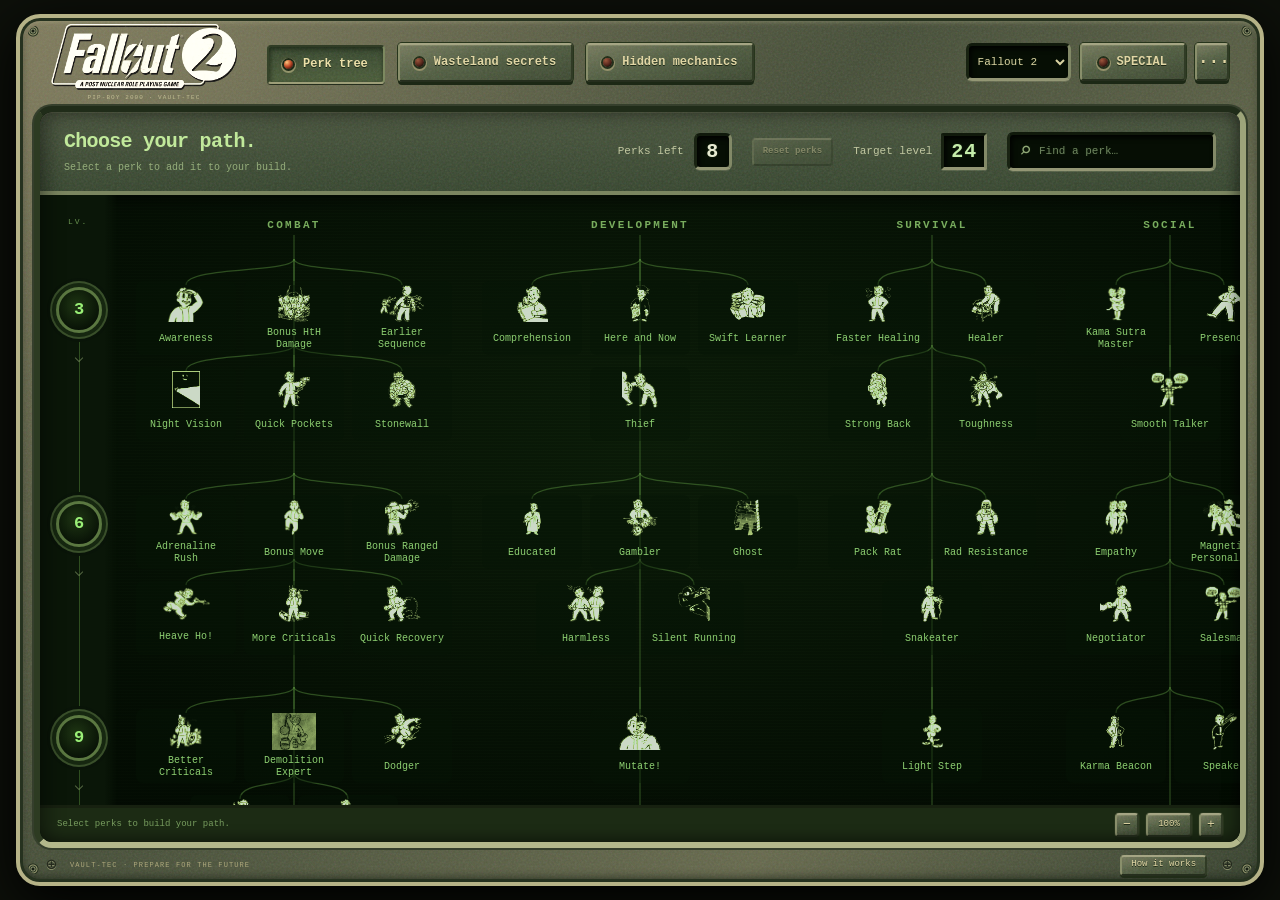
==== index.html @ 5ee8054e "initial commit" ====
<!doctype html>
<html lang="en">
<head>
  <meta charset="utf-8">
  <meta name="viewport" content="width=device-width, initial-scale=1">
  <meta name="theme-color" content="#20271f">
  <meta name="description" content="An offline Fallout 1 and Fallout 2 perk tree and character build planner.">
  <title>Fallout 2 · Perk Planner</title>
  <link rel="stylesheet" href="styles.css">
  <link rel="stylesheet" href="tree.css">
  <link rel="stylesheet" href="pipboy.css">
  <script defer src="data.js"></script>
  <script defer src="fallout1-data.js"></script>
  <script defer src="mechanics.js"></script>
  <script defer src="engine.js"></script>
  <script defer src="app.js"></script>
</head>
<body>
  <div class="chassis">
    <header class="masthead">
      <a class="brand" href="#" aria-label="Fallout 2 perk planner"><span><img id="fallout1-logo" class="brand-logo" src="branding/fallout1-logo.png" alt="Fallout" hidden><img id="fallout2-logo" class="brand-logo" src="branding/fallout2-logo.png" alt="Fallout 2"><span class="device-model">PIP-BOY 2000 · VAULT-TEC</span></span></a>
      <nav class="tabs" aria-label="Sections"><button data-tab="build" class="tab active" aria-selected="true">Perk tree</button><button data-tab="secrets" class="tab" aria-selected="false"><span class="tab-long">Wasteland secrets</span><span class="tab-short">Secrets</span></button><button data-tab="mechanics" class="tab" aria-selected="false"><span class="tab-long">Hidden mechanics</span><span class="tab-short">Mechanics</span></button></nav>
      <div class="header-actions"><select id="game-select" aria-label="Game" title="Switch game; each has a separate saved build"><option value="fallout1">Fallout 1</option><option value="fallout2" selected>Fallout 2</option></select><button id="open-build" class="metal-button" data-open="character-dialog">SPECIAL</button><button class="icon-button more-button" data-open="file-dialog" aria-label="Save, load and help" title="Save, load and help">···</button></div>
    </header>
    <main>
      <div id="build-view" class="tab-view">
        <section class="tree-toolbar" aria-label="Tree settings">
          <div class="tree-intro"><h1>Choose your path.</h1><p>Select a perk to add it to your build.</p></div>
          <div class="tree-options"><div class="perk-budget" id="perk-budget" role="status">Perks left <strong id="perk-available">8</strong></div><button id="reset-perks" class="metal-button reset-button" title="Clear all selected perks and ranks">Reset perks</button><label class="target-control">Target level <input id="target-level" type="number" min="2" max="99" value="24" aria-label="Target level"></label><label class="search-field"><span aria-hidden="true">⌕</span><input id="perk-search" type="search" placeholder="Find a perk…" aria-label="Find a perk in the tree"></label></div>
        </section>
        <section class="tree-shell" aria-label="Perk tree">
          <div id="map-scroll" class="map-scroll" tabindex="0" aria-label="Vertical perk tree. Levels on the left, development branches on the right."><div id="level-map" class="level-map"></div></div>
          <div class="tree-bottom"><span id="tree-selection-hint">Select perks to build your path.</span><div class="zoom-controls"><button id="zoom-out" aria-label="Zoom out">−</button><button id="zoom-reset" title="Reset zoom"><span id="zoom-label">100%</span></button><button id="zoom-in" aria-label="Zoom in">+</button></div></div>
        </section>
      </div>
      <section id="secrets-view" class="tab-view" hidden><div class="archive-intro"><span class="eyebrow">SOME REWARDS TAKE MORE THAN LEVELS</span><h2 id="archive-title">The wasteland has its own rewards.</h2><p id="archive-description">Event perks, implants and unusual reputations. These use no perk picks. Mark what you find in this separate checklist.</p></div><div class="archive-toolbar"><label class="search-field"><span>⌕</span><input id="secret-search" type="search" placeholder="Name or location…" aria-label="Search event perks"></label><div class="section-actions"><span id="secret-counter"></span><button id="reset-secrets" class="metal-button reset-button" title="Clear discoveries in this checklist; keep scheduled upgrades">Reset secrets</button></div></div><div id="secret-grid" class="secret-grid"></div></section>
      <section id="mechanics-view" class="tab-view" hidden><div class="archive-intro"><span class="eyebrow">THE DETAILS THE MANUAL LEFT OUT</span><h2>Know what the numbers hide.</h2><p id="mechanics-description"></p></div><div id="mechanics-grid" class="mechanics-grid"></div><p class="mechanics-footnote">Original game rules, checked against Fallout Wiki and the engine sources. Community patches can change these mechanics.</p></section>
    </main>
    <div class="bottom-rim"><span>⊕</span><span>VAULT-TEC · PREPARE FOR THE FUTURE</span><button data-open="rules-dialog" class="text-button">How it works</button><span>⊕</span></div>
  </div>

  <dialog id="character-dialog" class="drawer wide-drawer" aria-labelledby="character-title"><div class="drawer-heading"><h2 id="character-title">SPECIAL <span>Character and planned perks</span></h2><button class="close-button" data-close aria-label="Close SPECIAL" autofocus>×</button></div><div class="drawer-body character-panel">
    <div class="profile-heading"><span class="eyebrow">WASTELANDER</span><input id="character-name" aria-label="Character name" maxlength="60" value="Chosen One"></div>
    <div class="special-heading"><h2>S.P.E.C.I.A.L.</h2><div class="section-actions"><span id="special-budget"></span><button id="reset-special" class="metal-button reset-button" title="Restore base attributes to 5; keep traits and upgrades">Reset SPECIAL</button></div></div>
    <div id="special-controls" class="special-controls"></div>
    <div class="section-title"><h3>TRAITS</h3><div class="section-actions"><span id="trait-count">0 / 2</span><button id="reset-traits" class="metal-button reset-button" title="Clear starting traits; keep base attributes and planned perks">Reset traits</button></div></div>
    <div id="trait-controls" class="trait-controls"></div>
    <label id="night-person-settings" class="inline-label" hidden>Night Person timing<select id="planning-time" aria-label="Night Person planning time"><option value="day">Daytime</option><option value="night">Night · 18:00</option></select></label>
    <div class="section-title"><h3>SKILLS</h3><div class="section-actions"><span id="tag-count">0 / 3 tagged</span><button id="reset-skills" class="metal-button reset-button" title="Clear optional skill goals; keep tag skills and perk training">Reset skills</button></div></div>
    <section class="screen skills-screen"><div class="skill-point-budget" role="status" title="Planning budget: total earned by your target minus planned skill training. The separate unspent bank is what you carry at the target level; leveling caps it at 99. Assigning earlier training can use points otherwise lost to that cap."><div class="skill-point-heading"><span>Skill points left</span><small id="skill-points-level">At target level</small></div><strong id="skill-points-remaining">000</strong><div class="skill-point-breakdown"><span>Earned <b id="skill-points-earned">0</b></span><span>Spent <b id="skill-points-spent">0</b></span><span>Unspent bank <b id="skill-points-available">0</b></span><span id="skill-points-loss" hidden>Lost to cap <b id="skill-points-lost">0</b></span></div></div><div class="skills-panel-legend"><span>Tag up to 3 skills</span><span>At target → Goal</span></div><div id="skills-grid" class="skills-grid"></div><p class="section-note">Perk requirements get skill points first. Optional goals use the remaining budget.</p><details class="training-details"><summary>Training plan by level</summary><div id="training-plan"></div></details></section>
    <details class="side-details" id="operations-section"><summary><span>Operations and upgrades</span><span class="section-actions"><button id="reset-upgrades" class="metal-button reset-button" title="Clear all scheduled operations and upgrades">Reset upgrades</button></span></summary><p class="small-note">Set the first level at which an upgrade applies, before receiving skill points and choosing a perk.</p><div id="operation-controls" class="operation-controls"></div></details>
    <section class="selected-perks-section" id="selected-perks-section" aria-labelledby="selected-perks-title"><div class="section-title"><h3 id="selected-perks-title">PLANNED PERKS</h3><div class="section-actions"><span id="selected-count">0</span><button id="reset-planned-perks" class="metal-button reset-button" title="Clear all selected perks and ranks">Reset perks</button></div></div><div id="planned-picks" class="planned-picks"></div></section>
  </div></dialog>

  <dialog id="rules-dialog" class="drawer wide-drawer" aria-labelledby="rules-title"><div class="drawer-heading"><h2 id="rules-title">How it works</h2><button class="close-button" data-close aria-label="Close field manual" autofocus>×</button></div><div class="drawer-body rules-view">
    <p class="tree-rule">Levels are on the left, available perks on the right. Lines group development branches; they do not represent required perk dependencies. Click a perk to select it, and click again to remove it. The “i” button opens the perk in SPECIAL. Click a planned perk to expand its missing requirements and preparation in place. Every rank and wanted perk reserves one pick. When no picks remain, remove a perk or raise your target level. Open SPECIAL to edit your character and planned picks.</p>
    <span id="manual-game" class="eyebrow">FIELD MANUAL / FALLOUT 2</span><h2>Knowing the rules is an advantage.</h2>
    <div class="rules-grid" id="fallout1-manual" hidden>
      <article class="screen rule"><h3>01 / Fallout 1 levels and perks</h3><p>53 selectable perks, a maximum level of 21 and a pick every 3 levels, or every 4 with Skilled. Sniper and Slayer unlock at level 18. Action Boy, Bonus Move and Quick Pockets have three ranks.</p><p>Choose the time to spend each earned pick. Spend it before the next perk event; picks do not accumulate. Each game keeps its own saved build.</p></article>
      <article class="screen rule"><h3>02 / Requirements and upgrades</h3><p>Active chems count toward requirements. Set Buffout, Mentats and Psycho separately for each perk.</p><p>Lorri can improve five SPECIAL stats at Lost Hills. Chuck's fortune can raise Luck; Patrick's song can raise Charisma. Schedule these in Operations and upgrades. Access, costs, dialogue checks and travel time are up to you to plan.</p></article>
      <article class="screen rule"><h3>03 / Fallout 1 skills</h3><p>Original Fallout skill formulas are used, including the rounded-down average of two associated attributes. Skills cap at 200%; each training purchase costs 1 point, and tag skills gain 2% per point. Tag! also grants its fourth skill an immediate +20%.</p><p>Skilled gives +10% to every skill and no extra income. Per-level income is 5 + 2 × permanent IN, −5 with Gifted, +2 per Educated rank. Educated also grants 2 points immediately when selected. The bank cap is 99 when leveling.</p></article>
      <article class="screen rule"><h3>04 / Traits and scope</h3><p>Night Person replaces Fallout 2's Sex Appeal. Select daytime or night at 18:00 for its Perception and Intelligence modifiers; this planning time applies throughout the build, including skill income. Mutate! uses an explicit trait replacement.</p><p>Master Thief, Medic, Mr. Fixit and Speaker use their original Fallout bonuses. Conditional bonuses from Ghost and Survivalist and Master Trader's hidden pricing bonus do not satisfy skill requirements. Books, NPC skill training, withdrawal, addiction and exploits are not modeled.</p></article>
      <article class="screen rule"><h3>05 / Sources</h3><p>Catalog and original artwork: Fallout Wiki. Numeric requirements, skill formulas, trait effects and level-up behavior were checked against fallout1-ce, which recreates the original engine.</p><ul id="source-links-fo1"></ul><p class="small-note">Data checked November 1, 2026. Fallout artwork belongs to its respective owners.</p></article>
    </div>
    <div class="rules-grid" id="fallout2-manual">
      <article class="screen rule"><h3>01 / Levels and picks</h3><p>One perk pick every 3 levels; Skilled changes the interval to 4. A perk's minimum level stays the same. You can use a saved pick at an intermediate level, for example the level 18 pick at level 20.</p><p>In the original game, use a pick before the next one is earned. The sfall mode preserves picks and assumes that perk accumulation is enabled in your game setup.</p></article>
      <article class="screen rule"><h3>02 / Chems</h3><p>SPECIAL and skill requirements use active chem effects. Set Buffout, Mentats and Psycho separately for each perk. A perk remains after the effect wears off.</p><p>The wiki confirms the chem rule; fallout2-ce checks current stats. Up to two doses of each chem and the SPECIAL cap of 10 are modeled. Withdrawal, addiction and save/load stacking are not modeled. Temporary Intelligence does not increase skill point income.</p></article>
      <article class="screen rule"><h3>03 / Skill points</h3><p>Per level: 5 + 2 × permanent IN, +5 for Skilled, −5 for Gifted, +2 per Educated rank. Educated and Gain Intelligence help from the next level. ACE upgrades apply from their specified level.</p><p>Three tag skills receive +20% and double training gains. Each training purchase costs 1 point through 100%, then 2 / 3 / 4 / 5 / 6 points above 100 / 125 / 150 / 175 / 200%. Tag! doubles invested gains in a fourth skill without another initial +20%.</p></article>
      <article class="screen rule"><h3>04 / Automatic training</h3><p>The planner trains skills ahead of upcoming perks, then works toward optional skill goals. The unspent bank is capped at 99 points. A perk whose requirements are not met grants no effects to later levels.</p><p>Calculations assume normal difficulty, training without temporary chems and a new character starting at level 1. Books, NPC training and event perk bonuses are not added automatically. The event archive is a checklist. A Zeta scan represents an explicitly selected successful outcome, not a guaranteed bonus.</p></article>
      <article class="screen rule"><h3>05 / Traits and scope</h3><p>Choose up to two traits. Mutate! requires an explicit replacement; changing Skilled changes future perk events. Here and Now grants a level already included in the target and does not create a second free pick at the same level.</p><p>SPECIAL values include starting trait bonuses. The 40-point creation budget counts base stats only. Permanent upgrades and valid Gain perks appear as a separate value at the target level when it differs. Access to cities and surgery at a chosen level is up to you to plan.</p></article>
      <article class="screen rule"><h3>06 / Sources</h3><p>The perk catalog and original artwork come from Fallout Wiki. Numeric requirements, ranks, logical “or” conditions and SPECIAL limits were checked against fallout2-ce, which recreates the original engine.</p><ul id="source-links"></ul><p class="small-note">Fallout artwork belongs to its respective owners. Each perk links to its article; source image URLs are preserved in data.js. Data checked on October 30, 2026.</p></article>
    </div>
  </div></dialog>

  <dialog id="file-dialog" class="menu-dialog" aria-labelledby="file-title"><div class="drawer-heading"><h2 id="file-title">Build and saves</h2><button class="close-button" data-close aria-label="Close menu" autofocus>×</button></div><div class="drawer-body file-actions"><button id="export" class="metal-button">↓ Save build as JSON</button><button id="import" class="metal-button">↑ Load build</button><button id="share" class="metal-button">↗ Copy build link</button><button id="new-build" class="metal-button">＋ New character</button><button data-open="rules-dialog" class="metal-button">? Rules and sources</button><p id="save-status">● LOCAL ARCHIVE</p><input type="file" id="import-file" accept="application/json,.json" hidden></div></dialog>
  <div id="toast" role="status" aria-live="polite"></div>
</body>
</html>
---- styles.css ----
@charset "UTF-8";
:root{--bg:#141713;--metal:#3e4237;--ink:#b5bf99;--muted:#929a7c;--green:#b4d98c;--green-bright:#d6f5a9;--amber:#dfba68;--red:#e48f76;--line:#48503b;--screen:#171d15;--mono:"Consolas","Liberation Mono",monospace;--sans:"Arial Narrow","Segoe UI",sans-serif}
*{box-sizing:border-box}body{margin:0;background:radial-gradient(ellipse at 60% 0,#33382d,transparent 65%),#151712;color:var(--ink);font:13px/1.5 var(--mono);min-width:360px}button,input,select{font:inherit}button,a,input,select,summary{-webkit-tap-highlight-color:transparent}button{cursor:pointer}button:disabled{cursor:default;opacity:.45}button,input,select{color:inherit}button{border:1px solid var(--line);background:#272e22}button:hover{border-color:var(--green);color:var(--green-bright)}button:focus-visible,a:focus-visible,input:focus-visible,select:focus-visible,summary:focus-visible,[tabindex]:focus-visible{outline:2px solid var(--amber);outline-offset:3px}input,select{background:#151c13;border:1px solid #46503a;border-radius:2px;padding:7px;min-width:0}input[type=checkbox]{accent-color:#a9ca7c;cursor:pointer}input[type=number]{appearance:textfield;-moz-appearance:textfield}input::-webkit-inner-spin-button,input::-webkit-outer-spin-button{-webkit-appearance:none;margin:0}a{color:var(--amber);text-underline-offset:3px}h1,h2,h3,p{margin:0}h2,h3{font-size:13px;font-weight:normal}button{border-radius:2px}button:active{transform:translateY(1px)}[hidden]{display:none!important}::selection{background:#789453;color:#111}::-webkit-scrollbar{width:8px;height:9px}::-webkit-scrollbar-track{background:#10170f}::-webkit-scrollbar-thumb{background:#555d46;border:2px solid #10170f;border-radius:4px}
.chassis{max-width:1900px;margin:23px auto;border:1px solid #686b58;border-radius:12px 12px 8px 8px;padding:0 12px;background:repeating-linear-gradient(115deg,#fff0 0px,#fff0 2px,#fff1 3px,#fff0 4px),linear-gradient(100deg,#4b4d3e,#34392f 30%,#45483a 80%,#5a5c49);box-shadow:0 25px 70px #0009,inset 1px 1px 2px #b1ae7d77,inset -3px -3px 6px #111a;width:calc(100% - 40px)}
.masthead{height:112px;display:flex;align-items:center;gap:30px;padding:0 24px}.brand{display:flex;align-items:center;gap:13px;text-decoration:none;color:#dfd6ad}.brand-mark{font-family:Arial,sans-serif;font-size:55px;color:#c6ba87;filter:drop-shadow(1px 2px 1px #111)}.brand-title{display:block;font:900 42px/.9 Impact,"Arial Narrow",sans-serif;letter-spacing:-2px;text-shadow:2px 3px 0 #22271e;transform:skew(-5deg)}.brand-two{font-size:53px;letter-spacing:-4px;margin-left:4px;color:#bdb48d}.brand-sub{display:block;font:8px var(--mono);letter-spacing:2px;margin-top:9px}.header-note{font-size:10px;letter-spacing:1px;color:#c0c1a5;border-left:1px solid #7b806055;padding-left:26px}.serial{display:block;color:#92967e;font-size:9px;margin-top:5px}.led{display:inline-block;width:6px;height:6px;background:#a7c27b;box-shadow:0 0 7px #b0d588aa;border-radius:50%;margin-right:6px}.file-actions{display:flex;gap:8px;margin-left:auto}.metal-button{background:linear-gradient(#525545,#353b2e);border:1px solid #767a60;box-shadow:inset 1px 1px #a2a38744,1px 2px #1a2019aa;padding:8px 12px;font-size:11px;color:#d9d5b4}.terminal-strip{margin:0 0 1px;padding:7px 18px;display:flex;justify-content:space-between;background:#22281f;border:1px solid #62694d;box-shadow:inset 0 1px 5px #0006;font-size:9px;letter-spacing:1.7px;color:#9da783}.terminal-strip #save-status{letter-spacing:.6px;color:#a6bd88}.layout{display:grid;grid-template-columns:256px 1fr;background:#252c22;border:1px solid #11190e;box-shadow:0 0 0 1px #6b7151aa}.character-panel{border-right:1px solid #545d40;background:linear-gradient(90deg,#2d3528,#252d22);padding:0 17px;position:relative}.plate-label{display:flex;justify-content:space-between;align-items:center;margin:0 -17px;padding:8px 17px;border-bottom:1px solid #4b533c;background:#363d2e;font-size:10px;letter-spacing:1px;color:#bdc29d}.screw{color:#181f14;font-size:17px;text-shadow:0 1px #6e7553}.profile-heading{margin:21px 0}.eyebrow{font-size:9px;letter-spacing:1.6px;color:var(--muted)}.profile-heading input{width:100%;padding:3px 0 7px;background:transparent;border:0;border-bottom:1px solid #596346;color:#d1dab3;font:24px var(--sans);font-weight:600;border-radius:0;letter-spacing:.5px;margin-top:3px}.special-heading{display:flex;align-items:center;justify-content:space-between;margin-bottom:12px}.special-heading h2{font-size:17px;letter-spacing:2px;color:#d8cea2}.special-heading>span{font-size:10px;color:var(--amber)}.special-row{display:grid;grid-template-columns:28px 1fr 20px 25px 20px 27px;align-items:center;gap:3px;min-height:39px;border-bottom:1px solid #48513b77}.special-letter{font:23px Impact,var(--sans);color:#c4cda4}.special-name{font-size:10px;color:#a7b08c}.special-row button{height:21px;padding:0;color:#c9d5a7;background:#303b27;border-color:#4e5b3d}.special-row input{text-align:center;padding:1px 0;width:25px;background:#11190f;border-color:#11190f;color:#c4dfa2}.effective-stat{color:#c4dfa2;text-align:right;font-size:16px}.stat-improved{color:var(--amber)}.small-note{font-size:10px;line-height:1.65;color:var(--muted);margin-top:10px}.section-title{display:flex;justify-content:space-between;margin:24px 0 10px;align-items:center;letter-spacing:1px}.section-title h3{color:#c3cba8;font-size:11px}.section-title>span{font-size:10px;color:var(--muted)}.trait-controls{display:grid;gap:5px}.trait-option{display:flex;align-items:center;gap:7px;padding:4px 0;font-size:11px}.trait-option input{margin:0}.trait-option span{display:block}.trait-option small{font-size:9px;color:var(--muted)}.trait-selected{color:var(--green)}.trait-others{border:0;margin-top:4px;color:var(--muted);font-size:10px}.trait-others summary{padding:6px 0}.side-details{border-top:1px solid #4c563c;margin-top:17px;padding-top:12px}.side-details>summary{cursor:pointer;font-size:10px;color:#bdc7a0;letter-spacing:.3px}.side-details summary::marker{color:#809063}.side-details[open]>summary{color:var(--amber);margin-bottom:12px}.tag-controls{display:grid;gap:6px;font-size:10px}.tag-controls label{display:flex;align-items:center;gap:5px}.operation-option{font-size:10px;padding:9px 0;border-bottom:1px solid #3f4933}.operation-option label{display:flex;gap:5px;align-items:center}.operation-option .op-level{margin:5px 0 0 20px;display:flex;gap:7px;align-items:center;color:var(--muted)}.operation-option input[type=number]{width:45px;padding:2px 5px}.operation-option small{display:block;color:var(--muted);line-height:1.6;margin-left:20px;margin-top:5px}.inline-label{display:flex;align-items:center;justify-content:space-between;gap:10px;margin:12px 0;font-size:10px}.inline-label input{width:70px}.stack-label{display:grid;gap:7px;font-size:10px;color:var(--muted)}.stack-label select{width:100%;color:var(--ink);font-size:11px}.text-button{display:block;padding:4px 0;border:0;background:none;font-size:10px;text-align:left;color:var(--muted)}.danger-text{color:var(--red)}.sidebar-bottom{display:flex;align-items:center;gap:9px;color:#879373;font-size:8px;line-height:1.8;margin:30px 0 25px}.vault-number{font:24px Impact,var(--sans);border:2px solid #7f8b69;border-radius:50%;width:43px;height:43px;display:grid;place-items:center;flex-shrink:0}main{min-width:0;background:radial-gradient(ellipse at 100% 0,#363e2b44,transparent 50%),#20271e;padding:0 24px}.intro{display:flex;justify-content:space-between;align-items:center;gap:20px;padding:28px 0 23px}.intro h1{font:600 clamp(20px,2vw,29px)/1.25 var(--sans);letter-spacing:-.6px;color:#ded9b7;margin:8px 0 9px}.intro p{font-size:11px;color:#99a584}.target-dial{flex-shrink:0;text-align:center;padding:0 0 0 22px;border-left:1px solid #4b553c}.target-dial label{font-size:9px;letter-spacing:1.1px;color:#b9bf9a}.target-dial>div{display:flex;align-items:center;justify-content:center;gap:9px}.target-dial input{width:72px;background:#10180e;border:1px solid #46513a;color:var(--amber);font:42px/.9 Impact,var(--mono);text-align:center;padding:1px 4px;margin:7px 0;box-shadow:inset 1px 2px 7px #0008;text-shadow:0 0 12px #d8b95733}.target-dial button{width:21px;height:23px;padding:0;color:#a4b38d}.target-dial>span{font-size:8px;letter-spacing:.4px;color:var(--muted)}.tabs{display:flex;border-bottom:1px solid #66734e;gap:23px;margin-bottom:19px}.tab{border:0;background:none;position:relative;border-radius:0;color:#8f9d7b;padding:11px 0;font-size:11px;letter-spacing:1px}.tab.active{color:#d4d6ab}.tab.active:after{content:"";position:absolute;bottom:-1px;left:0;right:0;height:3px;background:var(--amber);box-shadow:0 -2px 10px #dcbd5e18}.tab span{font-size:8px;opacity:.5;margin-left:8px}.summary-grid{display:grid;grid-template-columns:repeat(4,1fr);gap:9px;margin-bottom:18px}.summary-item{border:1px solid #414d33;background:linear-gradient(135deg,#303a28,#242d20);padding:12px 13px;position:relative}.summary-item:before{content:"";position:absolute;top:0;left:0;width:2px;height:100%;background:#6a8250}.summary-item>span{display:block;font-size:9px;letter-spacing:.5px;color:#9daa86}.summary-item strong{font-size:24px;color:#d3dfb4;font-weight:normal;line-height:1.6}.summary-item small{font-size:10px;color:#91a17a;margin-left:5px}.summary-item .bad{color:var(--red)}.workspace{display:grid;grid-template-columns:minmax(0,1fr) 285px;gap:15px}.map-column,.inspector-column{min-width:0}.screen{background:var(--screen);border:1px solid #4c593c;box-shadow:inset 0 0 24px #060e0655,0 1px 1px #0b110aaa;border-radius:3px;overflow:hidden}.screen-heading{display:flex;justify-content:space-between;align-items:center;gap:5px;padding:11px 12px;border-bottom:1px solid #48543a;background:linear-gradient(90deg,#2c3724aa,#27301e66);min-height:40px}.screen-heading>div{display:flex;gap:8px;align-items:center}.screen-heading h2{font-size:10px;letter-spacing:1px;color:#c4d2a3}.screen-heading>span{font-size:9px;color:#889a71}.screen-dot{width:5px;height:5px;border-radius:50%;background:#a4d07b;box-shadow:0 0 6px #9ec97466;flex-shrink:0}.screen-dot.amber{background:var(--amber);box-shadow:0 0 6px #b8965266}.map-screen{position:relative;background:radial-gradient(ellipse at 50% 30%,#29392344,transparent 60%),repeating-linear-gradient(0deg,#9ac57804 0px,#9ac57804 1px,transparent 1px,transparent 4px),#141c13}.map-help{padding:10px 12px;display:flex;align-items:center;gap:8px;justify-content:space-between;font-size:9px;color:#91a579}.zoom-controls{display:flex;align-items:center;gap:5px;flex-shrink:0}.zoom-controls button{padding:0;width:21px;height:21px;font-size:12px}.zoom-controls span{font-size:9px;min-width:34px;text-align:center}.map-scroll{overflow:auto;min-height:461px;padding:12px 20px 18px;scrollbar-color:#606d4a #10180e;scroll-behavior:smooth}.level-map{display:flex;gap:36px;width:max-content;min-width:100%;padding:4px 0 0;position:relative;zoom:1}.level-map:before{content:"";position:absolute;top:26px;left:0;right:0;border-top:1px solid #66834c;box-shadow:0 0 5px #6b9c4e44}.level-tier{width:177px;flex-shrink:0;position:relative}.tier-level{display:flex;align-items:center;justify-content:center;height:43px;position:relative;z-index:1;gap:8px;margin-bottom:17px}.tier-level:after{content:"";position:absolute;width:1px;height:20px;background:#6e8952;left:50%;bottom:-17px}.level-badge{display:grid;place-items:center;font-size:16px;color:#cbdcaf;background:#1c2919;border:1px solid #6a8550;box-shadow:0 0 0 4px #172114,0 0 14px #678d4333;width:43px;height:43px;border-radius:50%;text-decoration:none}.tier-selected .level-badge{border-color:var(--amber);color:var(--amber);box-shadow:0 0 0 4px #182114,0 0 15px #d6ad4f22}.tier-title{position:absolute;left:calc(50% + 32px);font-size:8px;color:#8f9f78;white-space:nowrap;line-height:1.4}.map-card{position:relative;display:flex;flex-direction:column;align-items:center;text-align:center;width:100%;border:1px solid #526c3e;border-radius:3px;background:linear-gradient(145deg,#273521,#182316);padding:11px 9px;color:var(--green);box-shadow:inset 0 0 18px #1c2b1444;min-height:176px;transition:border-color .15s,background .15s}.map-card:hover{background:#2d3c25;border-color:#a6c37c}.map-card.selected{border:1px solid var(--amber);box-shadow:0 0 0 2px #be9b4e33,inset 0 0 20px #9d7d2111}.map-card.invalid{border-color:#ac7253}.map-card .card-caption{font-size:8px;letter-spacing:1px;color:#91a779;display:flex;justify-content:space-between;width:100%}.map-card.invalid .card-caption{color:var(--red)}.map-card img{height:82px;width:105px;object-fit:contain;margin:7px 0 3px;filter:sepia(1) saturate(1.3) hue-rotate(28deg);mix-blend-mode:screen}.map-card strong{font-size:12px;letter-spacing:.2px;font-weight:normal;line-height:1.3}.map-card small{font-size:9px;color:#a3b38c;margin-top:4px}.empty-card{border-style:dashed;min-height:176px;justify-content:center;color:#91a87a;background:#15201299}.empty-card .plus{font-size:31px;font-weight:100;line-height:1;margin-bottom:13px;color:#738c59}.empty-card strong{font-size:11px}.empty-card small{font-size:8px;line-height:1.7}.goal-card{border-color:#bfa15c;background:linear-gradient(145deg,#3b3b22,#202918)}.branch-label{text-align:center;color:#708861;font-size:8px;letter-spacing:1px;padding:21px 0 11px;position:relative}.branch-label:before{content:"";height:16px;border-left:1px dashed #445b36;position:absolute;top:0;left:50%}.branch-cards{display:flex;gap:7px;position:relative}.branch-cards:before{content:"";position:absolute;top:-6px;height:5px;left:23%;right:23%;border:1px solid #405634;border-bottom:0}.branch-card{width:85px;display:flex;flex-direction:column;align-items:center;min-height:95px;background:#1a28166b;border:1px solid #3f5531;padding:6px 3px;color:#95af7d;font-size:8px;line-height:1.35}.branch-card img{width:50px;height:47px;object-fit:contain;margin:1px 0 5px;mix-blend-mode:screen;filter:sepia(1) saturate(1.4) hue-rotate(30deg);opacity:.7}.tier-bottom{font-size:8px;text-align:center;padding-top:10px;color:#667f54}.map-legend{display:flex;gap:14px;padding:10px 12px;border-top:1px solid #38482b;font-size:8px;color:#8e9f7c;flex-wrap:wrap}.legend-dot{display:inline-block;width:5px;height:5px;margin-right:5px;border-radius:50%;vertical-align:1px}.legend-dot.good{background:#a2cb7c}.legend-dot.warn{background:var(--red)}.legend-dot.empty{border:1px solid #90a976}.catalog-screen{margin-top:15px}.catalog-tools{display:flex;gap:8px;padding:12px 12px 9px}.search-field{display:flex;gap:8px;align-items:center;padding:0 8px;background:#111a0e;border:1px solid #435633;flex:1;min-width:0;border-radius:2px}.search-field>span{font-size:21px;color:#91a977}.search-field input{border:0;background:transparent;padding:8px 0;width:100%;font-size:10px;outline-offset:5px;color:#bfcea9}.search-field input::placeholder{color:#6f8660}.catalog-tools select{font-size:10px;width:139px;padding:5px}.catalog-meta{display:flex;justify-content:space-between;gap:8px;padding:0 12px 10px;color:#859d70;font-size:9px}.catalog-meta label{display:flex;align-items:center;white-space:nowrap;font-size:9px;gap:4px}.perk-catalog{padding:0 10px 10px;display:grid;grid-template-columns:repeat(auto-fill,minmax(145px,1fr));gap:7px;max-height:416px;overflow:auto}.perk-tile{display:flex;align-items:center;gap:7px;min-height:74px;padding:8px;background:#202d1a;border:1px solid #3b5130;text-align:left;position:relative}.perk-tile.is-inspected{border-color:var(--amber);background:#343722}.perk-tile.is-blocked{background:#1b2517;border-color:#35452b}.perk-tile img{width:44px;height:50px;object-fit:contain;filter:sepia(1) saturate(1.3) hue-rotate(30deg);mix-blend-mode:screen;opacity:.8}.perk-tile .tile-name{font-size:10px;line-height:1.3;display:block;color:#c4d6a5}.perk-tile .tile-ru{font-size:8px;display:block;color:#92a77d;margin-top:3px}.perk-tile .tile-level{font-size:8px;color:#839d6d;display:block;margin-top:4px}.perk-tile.is-blocked .tile-level{color:#b38a63}.perk-tile .tile-dot{position:absolute;top:6px;right:6px;width:4px;height:4px;background:#a7cd80;border-radius:50%}.perk-tile.is-blocked .tile-dot{background:#aa7757}.goal-panel{border-color:#74643c}.goal-panel .screen-heading{border-bottom-color:#5f5736;background:#3a392266}.goal-body{padding:13px}.goal-portrait{display:flex;gap:10px;align-items:center;margin:16px 0}.goal-portrait img{width:68px;height:68px;object-fit:contain;mix-blend-mode:screen;filter:sepia(1) saturate(1.3) hue-rotate(17deg)}.goal-portrait strong{font-size:15px;color:#d8cd99;font-weight:normal;line-height:1.3}.goal-portrait small{display:block;color:#9b9f7c;font-size:9px;margin-top:4px}.status-line{font-size:10px;display:flex;align-items:center;gap:7px;line-height:1.6}.status-line.good{color:var(--green)}.status-line.warn{color:var(--amber)}.status-line.bad{color:var(--red)}.goal-note{font-size:10px;color:#9aaa85;line-height:1.8;margin-top:8px}.primary-button{width:100%;padding:9px 10px;background:linear-gradient(#798449,#586731);border:1px solid #b2ba7c;color:#111b0b;font-size:10px;letter-spacing:.6px;box-shadow:inset 0 1px #ccce8955,0 2px #0c140aaa;margin-top:12px;font-weight:bold}.primary-button:hover{color:#e8eac1;background:#697e3d}.amber-button{background:linear-gradient(#aa9253,#81703f);border-color:#c6af70;color:#1d1c10}.inspector-panel{margin-top:15px}.inspector-body{padding:13px}.inspect-hero{display:flex;align-items:center;gap:10px;margin-bottom:13px}.inspect-hero img{height:85px;width:85px;object-fit:contain;mix-blend-mode:screen;filter:sepia(1) saturate(1.4) hue-rotate(28deg)}.inspect-hero h3{font-size:17px;color:#d0dbb0;line-height:1.2}.inspect-hero small{font-size:9px;color:#8fa57a;display:block;margin-top:5px}.perk-description{color:#a5b38f;font-size:10px;line-height:1.8;padding-bottom:13px;border-bottom:1px solid #3b4a2f;margin-bottom:13px}.slot-settings{display:grid;gap:8px;margin-bottom:14px}.slot-settings .inline-label{margin:0}.slot-settings input{padding:3px;width:54px}.requirements-title{font-size:9px;letter-spacing:1px;margin-bottom:8px;color:#c1cda0}.requirement{display:flex;align-items:flex-start;gap:7px;font-size:10px;padding:5px 0;border-bottom:1px solid #283821}.requirement .req-icon{color:#a5c980;font-size:11px}.requirement.unmet .req-icon{color:var(--red)}.requirement.unmet{color:#dab18a}.requirement .req-values{margin-left:auto;white-space:nowrap}.requirement .req-actual{color:#a4c286}.requirement.unmet .req-actual{color:var(--red)}.requirement .req-name{color:#96a77e}.requirements-or{font-size:9px;color:var(--amber);padding:7px 0}.remedy{border-left:2px solid #8b7845;padding:8px 9px;margin-top:9px;background:#37362155;font-size:9px;line-height:1.8;color:#b3af85}.remedy strong{font-weight:normal;color:#dcc68c}.boost-options{margin-top:12px}.boost-options summary{font-size:10px;color:var(--amber);cursor:pointer}.boost-row{display:flex;align-items:center;justify-content:space-between;gap:7px;margin:8px 0;font-size:10px}.boost-row select{width:53px;padding:2px 4px}.boost-row small{display:block;color:#7d956b;font-size:8px;margin-top:2px}.extra-options{padding-top:8px}.extra-options select{font-size:10px;width:100%}.inspector-actions{display:flex;align-items:center;gap:10px;justify-content:space-between;margin-top:10px}.inspector-actions a{font-size:9px}.inspector-actions button{font-size:9px;padding:3px 5px;border:0;background:transparent;color:var(--red)}.empty-inspector{padding:24px 16px;font-size:11px;color:#91a77b;text-align:center}.diagnostics{margin-top:15px}.diagnostics #diagnostics{padding:12px;font-size:10px;line-height:1.8}.journal-item{padding:6px 0;color:#a4b48d}.journal-item+.journal-item{border-top:1px dashed #3d4e30}.journal-item.issue{color:var(--red)}.journal-item.warning{color:#c6b079}.skills-screen{margin-top:18px}.section-note{font-size:10px;color:#91a37b;padding:12px 15px 2px;line-height:1.8}.skills-grid{display:grid;grid-template-columns:repeat(3,1fr);gap:0 22px;padding:8px 15px 16px}.skill-row{display:flex;align-items:center;justify-content:space-between;gap:5px;padding:8px 0;border-bottom:1px solid #33442a;font-size:10px;position:relative}.skill-label small{display:block;font-size:8px;color:#798f65}.skill-values{display:flex;align-items:center;gap:7px;flex-shrink:0}.skill-values>strong{font-weight:normal;color:#b4d58d;font-size:12px;min-width:34px;text-align:right}.skill-values input{width:42px;text-align:center;padding:3px;font-size:10px}.skill-tag{color:#d8ba6e}.skill-values input::placeholder{color:#56674b}.skill-missing{color:var(--red)!important}.archive-intro{padding:14px 0 24px;max-width:700px}.archive-intro h2,.rules-view>h2{font:600 28px var(--sans);color:#d9d6b0;letter-spacing:-.5px;margin:8px 0 14px}.archive-intro p{font-size:12px;line-height:1.9;color:#a8b38e}.archive-toolbar{display:flex;gap:20px;align-items:center;justify-content:space-between;margin-bottom:18px}.archive-toolbar .search-field{max-width:400px}.archive-toolbar>span{font-size:10px;color:var(--amber)}.secret-grid{display:grid;grid-template-columns:repeat(auto-fill,minmax(250px,1fr));gap:14px}.secret-card{border:1px solid #4d5c3d;background:linear-gradient(145deg,#2c3726,#1c2519);padding:16px;position:relative}.secret-card.collected{border-color:#a2ba75}.secret-type{font-size:8px;letter-spacing:1.5px;color:#b8ad74}.secret-top{display:flex;gap:15px;align-items:center;margin:12px 0}.secret-top img{width:83px;height:90px;object-fit:contain;filter:sepia(1) saturate(.8);mix-blend-mode:screen}.secret-top h3{font-size:17px;line-height:1.2;color:#cbd5ac}.secret-top small{font-size:9px;color:#8d9e78;display:block;margin-top:5px}.secret-card .location{font-size:10px;color:var(--amber);margin-bottom:11px}.secret-card p{font-size:11px;line-height:1.8;color:#acb896}.secret-card .secret-effect{color:#c1d3a1;margin-top:12px;padding-top:10px;border-top:1px solid #455137;font-size:10px}.secret-actions{display:flex;align-items:center;justify-content:space-between;margin-top:15px;font-size:9px}.secret-actions label{display:flex;gap:4px;align-items:center}.rules-view{padding:15px 0}.rules-grid{display:grid;grid-template-columns:repeat(2,1fr);gap:15px;margin-top:22px}.rule{padding:20px}.rule h3{color:#d9c68a;font-size:12px;margin-bottom:12px}.rule p{font-size:11px;line-height:1.9;color:#acb896}.rule p+p{margin-top:10px}.rule ul{padding-left:17px;font-size:10px;line-height:2}.rule li{overflow-wrap:anywhere}footer{display:flex;justify-content:space-between;align-items:center;gap:12px;padding:24px 0 20px;font-size:8px;letter-spacing:.8px;color:#6c7d5c}footer .led{width:4px;height:4px;box-shadow:none;margin-left:6px;margin-right:0}.bottom-rim{height:29px;display:flex;align-items:center;justify-content:space-between;padding:0 8px;color:#9b9c7c;font-size:8px;letter-spacing:1px}.bottom-rim>span:first-child,.bottom-rim>span:last-child{font-size:18px;color:#252a1e;text-shadow:0 1px #878c69}#toast{position:fixed;bottom:25px;left:50%;transform:translate(-50%,20px);padding:12px 20px;background:#313f25;border:1px solid #9bb377;color:#d6e8b8;box-shadow:0 5px 25px #0009;z-index:20;opacity:0;pointer-events:none;transition:opacity .2s,transform .2s;font-size:12px;max-width:90vw;text-align:center}#toast.visible{opacity:1;transform:translate(-50%,0)}.no-results{font-size:11px;color:#8ea177;padding:30px 10px;grid-column:1/-1;text-align:center}
@media(min-width:1650px){.layout{grid-template-columns:280px 1fr}.character-panel{padding:0 22px}.plate-label{margin:0 -22px;padding:8px 22px}.workspace{grid-template-columns:minmax(0,1fr) 318px}.perk-catalog{grid-template-columns:repeat(auto-fill,minmax(170px,1fr))}.intro{padding:32px 0}.inspector-body{padding:16px}.goal-body{padding:16px}}
@media(max-width:1200px){.chassis{width:calc(100% - 20px);margin:10px auto;padding:0 8px}.masthead{padding:0 13px;gap:18px;height:100px}.header-note{font-size:8px;padding-left:18px}.metal-button{padding:7px 8px;font-size:10px}.layout{grid-template-columns:225px 1fr}.character-panel{padding:0 12px}.plate-label{margin:0 -12px;padding:8px 12px}main{padding:0 15px}.workspace{grid-template-columns:minmax(0,1fr) 260px;gap:11px}.intro h1{font-size:24px}.target-dial{padding-left:13px}.special-row{grid-template-columns:23px 1fr 18px 23px 18px 23px;gap:2px}.special-row input{width:23px}.special-name{font-size:9px}.tabs{gap:18px}.tab{font-size:10px;letter-spacing:.5px}.summary-item{padding:9px}.summary-item>span{font-size:8px}.map-help>span{max-width:165px}.catalog-tools{flex-wrap:wrap}.catalog-tools select{width:100%}.skills-grid{grid-template-columns:repeat(2,1fr)}.catalog-meta{flex-wrap:wrap;gap:4px}.perk-catalog{grid-template-columns:repeat(auto-fill,minmax(133px,1fr))}}
@media(max-width:1000px){.header-note{display:none}.workspace{grid-template-columns:minmax(0,1fr)}.inspector-column{display:grid;grid-template-columns:1fr 1fr;gap:12px;align-items:start}.inspector-panel{margin-top:0}.diagnostics{grid-column:1/-1;margin-top:0}.catalog-tools{flex-wrap:nowrap}.catalog-tools select{width:145px}.perk-catalog{max-height:300px}.map-help>span{max-width:none}.map-scroll{min-height:445px}.intro h1{font-size:23px}.summary-item strong{font-size:20px}.summary-item small{display:block;margin-left:0;font-size:9px}.summary-grid{gap:6px}.tabs{justify-content:space-between;gap:8px}.tab span{display:none}.rules-grid{grid-template-columns:1fr}}
@media(max-width:720px){body{font-size:12px}.chassis{width:calc(100% - 12px);margin:6px auto;padding:0 5px;border-radius:7px}.masthead{height:88px;gap:10px;padding:0 9px;flex-wrap:wrap;align-content:center;justify-content:space-between}.brand-mark{font-size:40px}.brand{gap:8px}.brand-title{font-size:31px}.brand-two{font-size:39px}.brand-sub{font-size:6px;letter-spacing:1px;margin-top:5px}.file-actions{gap:4px;margin-left:0}.metal-button{font-size:0;padding:7px;width:31px}.metal-button:first-letter{font-size:16px}.terminal-strip{font-size:7px;letter-spacing:.6px;padding:7px 8px}.terminal-strip>span:first-child{max-width:180px}.layout{grid-template-columns:1fr}.character-panel{border-right:0;border-bottom:1px solid #596647;padding:0 14px 13px;display:grid;grid-template-columns:1fr 1fr;gap:0 16px}.plate-label{grid-column:1/-1;margin:0 -14px;padding:5px 14px}.profile-heading{grid-column:1/-1;margin:12px 0}.profile-heading input{font-size:21px;padding-bottom:3px}.special-heading{grid-column:1/-1;margin-bottom:4px}.special-controls{grid-column:1/-1;display:grid;grid-template-columns:1fr 1fr;gap:0 15px}.special-row{grid-template-columns:20px 1fr 18px 22px 18px 21px;min-height:35px}.special-letter{font-size:20px}.special-name{font-size:9px}.character-panel>.small-note{grid-column:1/-1;font-size:9px}.section-title{grid-column:1/-1;margin:14px 0 6px}.trait-controls{grid-column:1/-1;display:flex;flex-wrap:wrap;gap:0 14px}.trait-option{font-size:10px}.trait-option small{font-size:8px}.trait-others{width:100%;margin-top:0}.trait-others>div{display:grid;grid-template-columns:1fr 1fr}.side-details{grid-column:1/-1;margin-top:9px;padding-top:8px}.side-details>summary{font-size:10px}.sidebar-bottom{display:none}main{padding:0 12px}.intro{padding:20px 0 18px;gap:10px;align-items:flex-start}.intro .eyebrow{font-size:7px;letter-spacing:.6px}.intro h1{font-size:21px;line-height:1.25;max-width:230px;margin:7px 0}.intro p{font-size:9px;max-width:200px;line-height:1.7}.target-dial{padding-left:11px;max-width:121px}.target-dial label{font-size:8px;letter-spacing:.5px}.target-dial input{font-size:35px;width:54px}.target-dial>div{gap:5px}.target-dial>span{font-size:6px}.target-dial button{width:17px;height:21px}.tabs{gap:8px;margin-bottom:13px}.tab{font-size:8px;letter-spacing:.4px;padding:10px 0}.summary-grid{grid-template-columns:1fr 1fr;gap:7px;margin-bottom:13px}.summary-item{padding:7px 10px}.summary-item>span{font-size:8px}.summary-item strong{font-size:22px}.summary-item small{display:inline;font-size:9px;margin-left:5px}.map-help{font-size:8px}.map-help>span{max-width:190px}.screen-heading{padding:10px}.screen-heading h2{font-size:9px;letter-spacing:.7px}.screen-heading>span{font-size:8px}.map-scroll{padding:10px 14px 15px;min-height:427px}.level-tier{width:157px}.level-map{gap:27px}.map-card{min-height:169px}.map-card img{height:76px}.branch-card{width:75px;min-height:88px}.branch-card img{height:40px}.map-legend{gap:8px;font-size:7px}.catalog-tools{padding:10px;gap:5px}.catalog-tools select{width:110px;font-size:9px}.search-field input{font-size:9px}.perk-catalog{grid-template-columns:1fr 1fr;max-height:340px}.perk-tile{padding:7px;gap:6px;min-height:79px}.perk-tile img{width:34px;height:44px}.perk-tile .tile-name{font-size:9px}.perk-tile .tile-ru{font-size:8px}.perk-tile .tile-level{font-size:7px}.catalog-meta{font-size:8px}.inspector-column{grid-template-columns:1fr}.diagnostics{grid-column:auto}.skills-grid{grid-template-columns:1fr;padding:6px 12px 14px}.skill-row{padding:9px 0}.skills-screen{margin-top:13px}.archive-intro h2,.rules-view>h2{font-size:25px}.archive-intro p{font-size:11px}.secret-grid{grid-template-columns:1fr}.archive-toolbar{flex-wrap:wrap;gap:10px}.archive-toolbar .search-field{flex-basis:100%}.rule{padding:15px}footer{font-size:7px;flex-direction:column;align-items:flex-start;gap:8px;padding:20px 0}.bottom-rim{font-size:6px;letter-spacing:.4px}.map-legend span{white-space:nowrap}}
img[src$="gain-perception.png"],img[src$="gain-endurance.png"],img[src$="gain-charisma.png"],img[src$="gain-intelligence.png"],img[src$="gain-agility.png"],img[src$="gain-luck.png"],img[src$="master-trader.png"],img[src$="sniper.png"]{filter:invert(1) sepia(1) saturate(1.3) hue-rotate(28deg)}
.training-details{border-top:1px solid #425236;margin:0 15px 16px;padding-top:10px}.training-details summary{cursor:pointer;color:var(--amber);font-size:10px}.training-details>div{overflow:auto;max-height:320px;margin-top:10px}.training-details table{border-collapse:collapse;width:100%;text-align:left;font-size:10px}.training-details th{font-weight:normal;color:#d2d4aa;background:#273420;position:sticky;top:0}.training-details td,.training-details th{padding:7px 9px;border-bottom:1px solid #35492b}.training-details td:first-child{color:var(--amber)}.training-details td:nth-child(2){min-width:160px}.training-details .danger-text{font-size:9px}
@media(prefers-reduced-motion:reduce){*{scroll-behavior:auto!important;transition:none!important}}
---- tree.css ----
/* The perk tree is the first screen. Shared card and calculation styles are in styles.css. */
body { min-width: 340px; }
.chassis {
  display: grid;
  grid-template-rows: 72px minmax(0, 1fr) 28px;
  width: calc(100% - 32px);
  height: calc(100dvh - 28px);
  margin: 14px auto;
  padding: 0 8px;
  border-radius: 9px;
}
.masthead { height: auto; gap: 38px; padding: 0 18px; }
.brand { gap: 9px; flex-shrink: 0; }
.brand-mark { font-size: 38px; }
.brand-title { font-size: 32px; letter-spacing: -1.5px; }
.brand-two { font-size: 41px; }
.tabs { gap: 25px; align-self: stretch; align-items: stretch; margin: 0; border: 0; }
.tab { font-size: 11px; letter-spacing: 0; text-transform: none; color: #9ba78a; padding: 0; }
.tab.active { color: #e0dbb3; }
.tab.active::after { height: 2px; bottom: 0; box-shadow: none; }
.tabs .tab>span { display: inline; font: inherit; opacity: 1; margin: 0; }
.tabs .tab>.tab-short { display: none; }
.header-actions { display: flex; align-items: center; gap: 9px; margin-left: auto; }
.metal-button { padding: 8px 13px; font-size: 11px; border-radius: 3px; }
.build-button { display: flex; align-items: center; gap: 9px; }
.build-button span { display: inline-grid; place-items: center; border: 1px solid #6c7956; border-radius: 50%; width: 18px; height: 18px; font-size: 9px; color: #aebc95; }
.build-button.has-selection { border-color: #a28e52; color: #e0c98e; }
.build-button.has-selection span { border-color: #a28e52; color: var(--amber); }
.icon-button { width: 30px; height: 32px; background: transparent; border-color: transparent; font-size: 24px; line-height: 1; padding: 0 0 11px; color: #aeb799; }
main { min-width: 0; min-height: 0; padding: 0; background: #1d261a; border: 1px solid #4c5a3d; box-shadow: inset 0 0 0 1px #10170d; }
.tab-view { height: 100%; min-height: 0; }
#build-view { display: flex; flex-direction: column; }
.tree-toolbar { padding: 18px 24px; display: flex; align-items: center; gap: 25px; border-bottom: 1px solid #3b4930; background: #26302066; }
.tree-intro { flex: 1; }
.tree-intro h1 { font: 500 22px/1.3 var(--sans); color: #d6dbbe; letter-spacing: -.4px; }
.tree-intro p { color: #8d9d7d; font-size: 10px; margin-top: 4px; }
.tree-options { display: flex; align-items: center; gap: 22px; }
.perk-budget { display: flex; align-items: center; gap: 10px; white-space: nowrap; font-size: 11px; color: #b7c4a3; }
.perk-budget strong { display: grid; place-items: center; min-width: 30px; height: 30px; padding: 0 5px; border: 1px solid #7f8a57; color: #e2ca82; font-size: 17px; font-weight: normal; background: #1a2415; }
.perk-budget.budget-empty strong { color: #8f9c7e; border-color: #4b583c; }
.target-control { display: flex; align-items: center; gap: 9px; font-size: 11px; color: #adb99c; white-space: nowrap; }
.target-control input { width: 42px; text-align: center; color: var(--amber); font-size: 17px; padding: 3px 4px; }
.tree-options .search-field { flex: none; gap: 7px; padding: 0 9px; background: #182113; border: 1px solid #455537; border-radius: 3px; }
.tree-options .search-field input { width: 165px; font-size: 11px; padding: 7px 0; }
.search-field input:focus-visible { outline: none; }
.search-field:focus-within { box-shadow: inset 0 0 0 1px #8dad6b; }
.tree-options .reset-button, .section-actions .reset-button { width: auto; height: 28px; flex-shrink: 0; white-space: nowrap; font-size: 9px; padding: 5px 9px; }
.section-actions { display: flex; align-items: center; gap: 12px; }
.section-actions>span { font-size: 10px; color: var(--muted); }
#special-budget, #secret-counter { color: var(--amber); }
#special-budget.danger-text { color: var(--red); }
.drawer .special-heading, .drawer .section-title { flex-wrap: wrap; gap: 10px; }
.drawer .special-heading .section-actions { margin-left: auto; }
.drawer .side-details>summary .section-actions { margin-left: auto; }
.drawer .side-details>summary:has(.section-actions)::after { margin-left: 0; }
.drawer .side-details>summary:has(.section-actions) { flex-wrap: wrap; }
.tree-shell { display: grid; grid-template-rows: minmax(0, 1fr) 37px; flex: 1; min-height: 0; }
.map-scroll { position: relative; overflow: auto; min-height: 0; padding: 0; overscroll-behavior: contain; scroll-behavior: auto; background: radial-gradient(ellipse at 55% 25%, #354e2833, transparent 75%), repeating-linear-gradient(0deg, #9fc17c03 0px, #9fc17c03 1px, transparent 1px, transparent 4px), #182115; }
.level-map { position: relative; display: flex; min-height: 100%; min-width: 0; gap: 0; padding: 0; }
.level-map::before { display: none; }
.level-axis { width: 78px; flex-shrink: 0; position: sticky; left: 0; z-index: 3; background: linear-gradient(90deg, #1b2417 83%, #1b2417ee 93%, #1b241700); }
.axis-heading { position: absolute; left: 28px; top: 21px; font-size: 8px; letter-spacing: 2px; color: #778968; }
.axis-line { position: absolute; width: 1px; left: 39px; background: #72885a77; }
.axis-stop { position: absolute; left: 16px; }
.axis-stop::after { content: ""; position: absolute; width: 5px; height: 5px; border-bottom: 1px solid #849a6599; border-right: 1px solid #849a6599; transform: rotate(45deg); top: 68px; left: 20px; }
.axis-stop:last-child::after { display: none; }
.level-badge { width: 46px; height: 46px; background: #202c19; border-color: #7b8c60; color: #c4d5a9; font-size: 15px; box-shadow: 0 0 0 7px #1b2417; }
.axis-selected .level-badge { border-color: #c0a45f; color: #e0c482; background: #343a22; }
.axis-future { opacity: .4; }
.tree-board { position: relative; flex-shrink: 0; }
.tree-lines { position: absolute; left: 0; top: 0; pointer-events: none; overflow: visible; }
.tree-edge { fill: none; stroke: #849b634a; stroke-width: 1.1; }
.tree-edge.selected-edge { stroke: #c6ac66; stroke-width: 1.5; }
.lane-heading { position: absolute; top: 18px; height: 24px; padding: 0; background: transparent; border: 0; border-radius: 0; font-size: 9px; letter-spacing: 2.2px; color: #94a77c; }
.lane-heading:hover, .lane-filtered { color: #d5c489; }
.tree-node { position: absolute; width: 100px; height: 74px; }
.tree-perk { display: flex; flex-direction: column; align-items: center; justify-content: center; gap: 5px; width: 100%; height: 100%; background: #1c2718; border: 1px solid #3d50312b; border-radius: 4px; padding: 5px; position: relative; color: #b9cba2; }
.tree-perk img { width: 47px; height: 37px; object-fit: contain; mix-blend-mode: screen; filter: sepia(1) saturate(.9) hue-rotate(25deg); opacity: .83; pointer-events: none; }
.tree-perk>span { font-size: 10px; line-height: 1.2; min-height: 24px; display: grid; place-items: center; }
.tree-perk:hover { background: #2a3922; border-color: #859e66; color: #e0eaca; }
.tree-perk:hover img { opacity: 1; }
.selected-node .tree-perk { border-color: #c7ad68; background: linear-gradient(135deg, #3d4226, #293722); color: #e3d29c; box-shadow: 0 0 12px #b69b4d10; }
.selected-node img { opacity: 1; }
.future-node:not(.selected-node) { opacity: .45; }
.quota-blocked .tree-perk { opacity: .5; }
.node-badge { position: absolute; top: 3px; left: 4px; font-size: 8px; color: var(--amber); line-height: 1.3; }
.node-details { position: absolute; right: 4px; top: 4px; border: 1px solid #8c9d6d; background: #202e18; width: 15px; height: 15px; line-height: 13px; padding: 0; border-radius: 50%; color: #bfce9e; font-size: 9px; opacity: 0; }
.tree-node:hover .node-details, .tree-node:focus-within .node-details, .selected-node .node-details { opacity: 1; }
.needs-preparation .node-details { border-color: #c0a163; color: var(--amber); }
.tree-bottom { display: flex; justify-content: space-between; align-items: center; gap: 10px; padding: 0 17px; border-top: 1px solid #3e4b32; background: #222d1c; font-size: 9px; color: #9dad87; }
#tree-selection-hint { overflow: hidden; text-overflow: ellipsis; white-space: nowrap; }
.zoom-controls button { width: 24px; height: 23px; padding: 0; border-color: #506140; color: #b8c99a; font-size: 13px; background: #283722; }
.zoom-controls #zoom-reset { width: 45px; font-size: 9px; }
.bottom-rim { height: auto; gap: 14px; font-size: 7px; letter-spacing: 1.1px; }
.bottom-rim .text-button { margin-left: auto; color: #a6b294; font-size: 9px; }
.bottom-rim>span:last-child { margin-left: 0; }

/* Character settings and requirements are revealed in dialogs. */
dialog { color: var(--ink); background: #232e1e; border: 1px solid #738157; padding: 0; box-shadow: -8px 0 40px #0006; }
dialog::backdrop { background: #070d08a6; backdrop-filter: blur(2px); }
.drawer { position: fixed; inset: 0 0 0 auto; margin: 0; width: 430px; max-width: 100vw; height: 100dvh; max-height: 100dvh; border: 0; border-left: 1px solid #7d8a5e; }
.drawer[open] { display: flex; flex-direction: column; }
.wide-drawer { width: 650px; }
.drawer-heading { display: flex; align-items: center; justify-content: space-between; gap: 12px; padding: 17px 21px; border-bottom: 1px solid #596848; background: #35412b; flex-shrink: 0; }
.drawer-heading h2 { font-size: 14px; color: #d5dbb9; }
.drawer-heading h2>span { display: block; font-size: 9px; color: #8f9f7c; margin-top: 4px; }
.close-button { width: 28px; height: 28px; padding: 0; font-size: 23px; line-height: 1; background: transparent; border: 0; color: #aebe95; }
.drawer-body { overflow: auto; padding: 20px 23px; flex: 1; min-height: 0; }
.menu-dialog { position: fixed; inset: 85px 25px auto auto; width: 330px; max-width: calc(100vw - 20px); max-height: calc(100dvh - 105px); margin: 0; border-radius: 5px; }
.file-actions { display: grid; gap: 10px; margin: 0; }
.file-actions .metal-button { text-align: left; padding: 12px 14px; font-size: 12px; width: auto; }
#save-status { color: #99ae7d; font-size: 9px; margin: 8px 0 0; }
.drawer .character-panel { display: block; border: 0; background: none; padding: 20px 23px; }
.drawer .plate-label, .drawer .sidebar-bottom { display: none; }
.drawer .profile-heading { margin: 0 0 25px; }
.drawer .special-controls { display: block; }
.drawer .special-row { grid-template-columns: 26px 1fr 25px 32px 25px; gap: 7px; min-height: 43px; }
.drawer .special-row input { width: 32px; padding: 3px 0; }
.drawer .special-name { font-size: 11px; }
.drawer .special-heading { margin-bottom: 12px; }
.drawer .special-heading h2 { font-size: 19px; }
.drawer .trait-controls { display: grid; grid-template-columns: repeat(2, minmax(0, 1fr)); gap: 8px 20px; align-items: start; }
.trait-entry { min-width: 0; }
.drawer .trait-others>div { display: block; }
.drawer .trait-option { font-size: 11px; }
.trait-row { display: flex; align-items: center; gap: 9px; }
.trait-info { display: inline-grid; place-items: center; width: 21px; height: 21px; flex-shrink: 0; padding: 0; border: 1px solid #77845e; border-radius: 50%; font-size: 11px; color: #bbcb9f; background: #24311c; }
.trait-info[aria-expanded="true"] { color: var(--amber); border-color: #b69e5f; }
.trait-description { margin: 6px 0 10px 23px; padding: 9px 12px; border-left: 2px solid #8c9c69; color: #b5c79d; background: #1b2717; font-size: 11px; line-height: 1.8; }
.trait-others .trait-entry { margin-top: 8px; }
.drawer .side-details { margin-top: 21px; padding-top: 15px; }
.drawer .side-details>summary { font-size: 11px; }
.drawer .side-details[open]>summary { margin-bottom: 15px; }
.drawer .tag-controls { grid-template-columns: 1fr 1fr; font-size: 10px; gap: 7px; }
.selected-perks-section { margin-top: 27px; border-top: 1px solid #62734d; padding-top: 3px; }
.selected-perks-section .section-title { margin-top: 18px; margin-bottom: 15px; }
.header-actions .has-selection { border-color: #a28e52; color: #e0c98e; }
.drawer .operation-option { padding: 10px 0; font-size: 11px; }
.drawer .operation-option small { font-size: 10px; }
.plan-intro { display: flex; justify-content: space-between; align-items: center; gap: 10px; font-size: 11px; color: #a7ba8e; margin-bottom: 13px; }
.planned-row { display: flex; width: 100%; align-items: center; gap: 14px; min-height: 60px; padding: 10px 12px; text-align: left; margin-bottom: 7px; border-color: #475b36; background: #293622; }
.planned-level { display: grid; place-items: center; width: 30px; height: 30px; border-radius: 50%; border: 1px solid #7e9260; color: var(--amber); font-size: 12px; flex-shrink: 0; }
.planned-row img { width: 39px; height: 37px; object-fit: contain; mix-blend-mode: screen; filter: sepia(1) saturate(.9) hue-rotate(25deg); }
.planned-row strong { font-size: 12px; font-weight: normal; color: #d2ddb6; }
.planned-row small { display: block; font-size: 10px; color: #96a881; margin-top: 3px; }
.planned-row .planned-rank { font-size: 9px; letter-spacing: .4px; }
.perk-rank-control { display: flex; align-items: center; justify-content: space-between; flex-wrap: wrap; gap: 9px 14px; margin: 0 0 14px; padding: 10px 12px; border: 2px inset #627749; border-radius: 8px; background: #101e0b; }
.perk-rank-label { font-size: 11px; color: #c4d6a7; }
.perk-rank-label small { display: block; margin-top: 4px; color: #829c6d; font-size: 9px; }
.perk-rank-stepper { display: flex; align-items: center; gap: 7px; }
.perk-rank-stepper .metal-button { width: 28px; height: 28px; min-width: 28px; padding: 0; font-size: 16px; line-height: 1; }
.perk-rank-value { min-width: 65px; padding: 4px 7px; text-align: center; font-size: 15px; font-weight: bold; color: var(--amber); border: 2px inset #66784b; border-radius: 5px; background: #060e04; }
.perk-rank-value span { font-size: 10px; font-weight: normal; color: #94ae7b; }
.perk-rank-note { flex-basis: 100%; margin: 0; color: var(--amber); font-size: 10px; line-height: 1.7; }
.free-plan-slot { color: #7f956b; font-size: 11px; }
.plan-status { margin-left: auto; color: #b7cf8d; }
.plan-warning .plan-status { color: var(--amber); }
.requirement .req-explanation { white-space: normal; text-align: right; max-width: 70%; }
.pending-heading { color: var(--amber); font-size: 10px; margin: 25px 0 12px; letter-spacing: 1px; }
.pending-row { border-style: dashed; border-color: #938650; }
.analysis-details { margin-top: 23px; border-top: 1px solid #50623e; padding-top: 16px; }
.analysis-details>summary { color: #d1d4a6; font-size: 12px; }
.analysis-details[open]>summary { margin-bottom: 17px; color: var(--amber); }
.drawer .summary-grid { grid-template-columns: 1fr 1fr; }
.drawer .skills-grid { grid-template-columns: 1fr 1fr; gap: 0 14px; }
.skill-point-budget { display: grid; grid-template-columns: minmax(0, 1fr) auto; align-items: center; gap: 10px 16px; padding: 14px 16px 12px; border-bottom: 1px solid #61784b55; background: linear-gradient(110deg, #4d63321a, transparent); }
.skill-point-heading>span { display: block; color: #c4d6a7; font-size: 11px; }
.skill-point-heading small { display: block; margin-top: 4px; color: #829c6d; font-size: 9px; }
#skill-points-remaining { min-width: calc(3ch + 24px); padding: 3px 9px; text-align: center; font-size: 24px; line-height: 1.4; font-variant-numeric: tabular-nums; letter-spacing: 1px; color: var(--amber); border: 2px inset #66784b; border-radius: 6px; background: #060e04; }
.skill-point-breakdown { display: flex; flex-wrap: wrap; gap: 5px 18px; grid-column: 1 / -1; color: #829c6d; font-size: 9px; }
.skill-point-breakdown b { color: #b5c99d; font-weight: normal; }
.skill-values { gap: 6px; }
.skill-values button { width: 24px; height: 25px; padding: 0; font-size: 12px; flex-shrink: 0; }
.drawer .screen-heading h2 { font-size: 10px; }
.drawer .inspector-body { padding: 0; }
.drawer .inspect-hero { gap: 20px; margin-bottom: 17px; }
.drawer .inspect-hero img { width: 90px; height: 94px; }
.drawer .inspect-hero h3 { font-size: 22px; }
.drawer .inspect-hero small { font-size: 10px; margin-top: 7px; }
.drawer .perk-description { font-size: 12px; line-height: 1.9; padding-bottom: 17px; margin-bottom: 20px; }
.drawer .slot-settings { gap: 12px; margin-bottom: 20px; }
.drawer .stack-label, .drawer .requirements-title { font-size: 10px; }
.drawer .stack-label select { font-size: 11px; }
.drawer .inline-label, .drawer .requirement { font-size: 11px; }
.drawer .requirement { padding: 8px 0; }
.drawer .boost-options { margin-top: 20px; }
.drawer .boost-options summary { font-size: 12px; }
.drawer .boost-row { font-size: 12px; margin: 13px 0; }
.drawer .primary-button { font-size: 11px; padding: 12px; margin-top: 16px; }
.drawer .remedy { font-size: 10px; padding: 10px 12px; }
.drawer .goal-note, .drawer .journal-item { font-size: 11px; line-height: 1.9; }
.drawer .rules-grid { grid-template-columns: 1fr; }
.tree-rule { color: #bac9a2; font-size: 12px; line-height: 2; border-left: 2px solid #b29b5b; padding-left: 16px; margin-bottom: 27px; }
#secrets-view { padding: 25px; overflow: auto; }
#mechanics-view { padding: 25px; overflow: auto; }
.mechanics-grid { display: grid; grid-template-columns: repeat(2, minmax(0, 1fr)); gap: 16px; align-items: start; }
.mechanics-card { min-width: 0; border: 3px solid; border-color: var(--well-edge, #4c5a3d); border-radius: var(--panel-radius, 10px); background: #0b1707; box-shadow: inset 2px 3px 7px #0009, 0 1px #b8c18d33; overflow: hidden; }
.mechanics-card summary { display: grid; grid-template-columns: 44px minmax(0, 1fr) 16px; align-items: center; gap: 13px; padding: 17px; list-style: none; cursor: pointer; }
.mechanics-card summary::-webkit-details-marker { display: none; }
.mechanics-card summary>img { width: 44px; height: 39px; object-fit: contain; mix-blend-mode: screen; filter: sepia(1) saturate(1.5) hue-rotate(38deg); }
.mechanics-card summary>img.art-invert, .mechanics-card summary>img[src$="sniper.png"] { filter: invert(1) sepia(1) saturate(1.5) hue-rotate(38deg); }
.mechanics-card summary strong { display: block; font-size: 12px; line-height: 1.7; color: #d4d6a5; }
.mechanics-card summary small { display: block; margin-top: 4px; font-size: 10px; line-height: 1.7; color: #89a275; }
.mechanic-toggle { color: var(--amber); font-size: 17px; text-align: center; }
.mechanic-toggle::before { content: "+"; }
.mechanics-card[open] .mechanic-toggle::before { content: "−"; }
.mechanics-card[open] summary { border-bottom: 1px solid #6e825140; }
.mechanics-card summary:hover strong { color: #e3edbd; }
.mechanic-body { padding: 3px 20px 19px; font-size: 11px; line-height: 1.9; color: #aac68e; }
.mechanic-body p { margin: 13px 0; }
.mechanic-body strong { color: #d6d49d; }
.mechanic-formula { padding: 11px 13px; border: 1px solid #61774366; border-radius: 5px; background: #060f04; color: #c5e9a4; overflow-wrap: anywhere; font-size: 11px; }
.mechanic-body table { width: 100%; margin: 14px 0; border-collapse: collapse; text-align: left; font-size: 10px; }
.mechanic-body th, .mechanic-body td { padding: 7px 8px; border-bottom: 1px solid #62734540; }
.mechanic-body th { color: #d1c28a; font-weight: normal; }
.mechanic-sources { display: flex; flex-wrap: wrap; gap: 4px 15px; padding-top: 12px; border-top: 1px solid #62734540; font-size: 9px; }
.mechanic-sources a { color: #8fa66f; }
.mechanics-footnote { margin: 20px 0 0; color: #809668; font-size: 9px; line-height: 1.8; }
.sniper-example { margin: 18px 0; padding: 14px; border: 1px solid #61774366; border-radius: 7px; background: #101d09; }
.sniper-example h4 { color: #d4c38b; font-size: 11px; font-weight: normal; margin: 0 0 10px; }
.mechanic-inputs { display: flex; flex-wrap: wrap; gap: 10px 22px; }
.mechanic-inputs label { display: flex; align-items: center; gap: 9px; font-size: 10px; }
.mechanic-inputs input { width: 48px; text-align: center; border-radius: 4px; }
.mechanic-readouts { display: flex; flex-wrap: wrap; gap: 12px 28px; margin-top: 16px; }
.mechanic-readouts span { display: block; color: #92a977; font-size: 9px; }
.mechanic-readouts strong { display: block; font-size: 24px; font-weight: normal; color: #c1ee99; }
.sniper-example .small-note { margin-bottom: 0; font-size: 9px; }

@media (max-width: 900px) { .mechanics-grid { grid-template-columns: minmax(0, 1fr); } }
@media (max-width: 480px) {
  .tabs .tab>.tab-long { display: none; }
  .tabs .tab>.tab-short { display: inline; }
  #mechanics-view { padding: 20px 13px; }
  .mechanics-card summary { padding: 13px; gap: 9px; grid-template-columns: 34px minmax(0, 1fr) 13px; }
  .mechanics-card summary>img { width: 34px; height: 32px; }
  .mechanics-card summary strong { font-size: 11px; }
  .mechanic-body { padding: 1px 13px 15px; }
}
#toast { max-width: calc(100vw - 32px); }
.no-results { position: absolute; left: 0; right: 0; top: 60px; }
img[src$="gain-perception.png"], img[src$="gain-endurance.png"], img[src$="gain-charisma.png"], img[src$="gain-intelligence.png"], img[src$="gain-agility.png"], img[src$="gain-luck.png"], img[src$="master-trader.png"], img[src$="sniper.png"] { filter: invert(1) sepia(1) saturate(.9) hue-rotate(25deg); }

@media (max-width: 1050px) {
  .masthead { gap: 25px; padding: 0 12px; }
  .tree-toolbar { gap: 15px; padding: 17px 18px; flex-wrap: wrap; }
  .tree-options { gap: 14px; }
  .tree-intro h1 { font-size: 20px; }
  .tree-intro p { max-width: 240px; font-size: 9px; }
  .tree-options .search-field input { width: 130px; }
  .header-actions .metal-button { padding: 8px 10px; font-size: 10px; }
}
@media (max-width: 760px) {
  .chassis { grid-template-rows: 94px minmax(0, 1fr) 25px; margin: 0; padding: 0 4px; height: 100dvh; width: 100%; border-radius: 0; border-width: 0; }
  .masthead { position: relative; align-items: flex-start; padding: 14px 8px 0; gap: 5px; flex-wrap: nowrap; }
  .brand-title { font-size: clamp(20px, 6vw, 26px); }
  .brand-two { font-size: clamp(26px, 7.5vw, 32px); }
  .brand-mark { font-size: 25px; }
  .brand { gap: 5px; height: 32px; }
  .header-actions { gap: 4px; }
  .header-actions .metal-button { padding: 7px 6px; font-size: 10px; width: auto; white-space: nowrap; }
  .header-actions .metal-button:first-letter { font-size: inherit; }
  .build-button { gap: 5px; }
  .build-button span { width: 16px; height: 16px; }
  .more-button { width: 21px; height: 30px; }
  .tabs { position: absolute; left: 15px; bottom: 0; height: 34px; gap: 24px; justify-content: flex-start; }
  .tab { font-size: 11px; }
  .tree-toolbar { flex-direction: column; align-items: stretch; gap: 13px; padding: 15px 14px; flex-wrap: nowrap; }
  .tree-intro h1 { font-size: 20px; }
  .tree-intro p { max-width: none; font-size: 9px; margin-top: 3px; }
  .tree-options { gap: 12px; flex-wrap: wrap; }
  .perk-budget { font-size: 10px; gap: 6px; margin-right: auto; }
  .perk-budget strong { font-size: 15px; min-width: 25px; height: 29px; }
  .target-control { font-size: 10px; gap: 6px; }
  .target-control input { font-size: 15px; width: 33px; padding: 3px; }
  .tree-options .search-field { flex: 1 1 100%; padding: 0 7px; }
  .tree-options .search-field input { width: 100%; font-size: 10px; padding: 5px 0; }
  .tree-shell { grid-template-rows: minmax(0, 1fr) 38px; }
  .tree-bottom { padding: 0 9px; font-size: 8px; gap: 8px; }
  .zoom-controls { gap: 3px; }
  .zoom-controls button { width: 22px; height: 23px; }
  .zoom-controls #zoom-reset { width: 39px; font-size: 8px; }
  .node-details { opacity: .65; }
  .bottom-rim { font-size: 6px; letter-spacing: .6px; padding: 0 4px; gap: 8px; }
  .bottom-rim .text-button { font-size: 8px; }
  .drawer { width: 100%; }
  .drawer-heading { padding: 14px 18px; }
  .drawer .drawer-body { padding: 19px; }
  .menu-dialog { top: 54px; right: 8px; max-height: calc(100dvh - 70px); }
  .drawer .special-row { grid-template-columns: 23px 1fr 24px 30px 24px; gap: 6px; }
  .drawer .skills-grid { grid-template-columns: 1fr; }
  .drawer .trait-controls { grid-template-columns: minmax(0, 1fr); }
  .skill-point-budget { padding: 12px; }
  .skill-point-breakdown { gap: 5px 12px; }
  #secrets-view { padding: 22px 15px; }
  .archive-toolbar { flex-wrap: wrap; gap: 12px; }
  .archive-toolbar .search-field { width: 100%; flex-basis: 100%; }
  .archive-toolbar .search-field input { width: 100%; }
  .planned-row { gap: 10px; }
}
---- pipboy.css ----
/* Pip-Boy casing from variant B with recessed panels and mechanical keys from A. */
:root { --ink: #8de372; --muted: #669759; --green: #91ff75; --green-bright: #bcffa6; --amber: #e2c16b; --red: #ee9c66; --mono: "Consolas", "Courier New", monospace; }
body { background: #0d100a; }
.chassis { border: 8px ridge #7b7659; border-radius: 22px; padding: 0 14px; background: url("data:image/svg+xml,%3Csvg xmlns='http://www.w3.org/2000/svg' width='160' height='160'%3E%3Cfilter id='n'%3E%3CfeTurbulence type='fractalNoise' baseFrequency='.48' numOctaves='3' stitchTiles='stitch'/%3E%3C/filter%3E%3Cpath filter='url(%23n)' opacity='.17' fill='%23bcb182' d='M0 0h160v160H0z'/%3E%3C/svg%3E"), linear-gradient(135deg, #777355, #404b34 42%, #64674a 75%, #343f2b); box-shadow: inset 0 0 0 3px #292e20, inset 0 0 22px #111a, 0 15px 55px #000; grid-template-rows: 78px minmax(0, 1fr) 31px; }
.masthead { gap: 33px; padding: 0 14px; }
.brand-title { color: #ded3a0; text-shadow: 2px 3px #252e1d; }
.brand-mark { color: #d7c58c; }
.tab { font-size: 13px; color: #c3c291; font-weight: bold; }
.tab.active { color: #dddfb4; }
.tab.active::after { height: 3px; background: #83dc68; box-shadow: 0 0 7px #6ad45255; }
.metal-button { border: 2px outset #959474; border-radius: 6px; padding: 7px 17px; background: linear-gradient(#697454, #364a2d); color: #e2dcad; font-weight: bold; }
.header-actions .metal-button::before { content: ""; display: inline-block; width: 7px; height: 7px; margin-right: 8px; border-radius: 50%; background: radial-gradient(circle at 30% 25%, #e08a51, #762e1a 60%, #2b160e); box-shadow: 0 0 0 2px #293723, 0 0 0 3px #8e9472; }
.more-button { overflow: hidden; font-size: 18px; letter-spacing: -2px; }
main { background: #051006; border: 4px inset #787e58; border-radius: 11px; overflow: hidden; }
.tree-toolbar { background: #0b190a; border-bottom: 1px solid #4f78403d; padding: 16px 24px; }
.tree-intro h1 { color: #a1ec84; font: bold 20px/1.4 var(--mono); letter-spacing: -.7px; }
.tree-intro p { color: #64865a; }
.perk-budget, .target-control { color: #9dbf84; }
.perk-budget strong { background: #081006; border-color: #62874b; border-radius: 4px; color: #b0ff8c; box-shadow: inset 0 0 9px #000; }
.target-control input { color: #a0ee80; border-color: #415c32; }
.tree-options .search-field { background: #081206; border-color: #405d31; }
.tree-options .search-field input { color: #9adf7e; }
.map-scroll { background: radial-gradient(ellipse at 52% 40%, #37632921, #02080288 85%), repeating-linear-gradient(0deg, #86d36506 0 1px, transparent 1px 3px), #041003; }
.level-axis { background: linear-gradient(90deg, #0a1608 83%, #0a160800); }
.axis-heading { color: #68924f; }
.axis-line { background: #66a24866; }
.level-badge { border: 3px solid #5b7841; border-radius: 50%; background: radial-gradient(circle at 44% 38%, #1e3513, #081206 75%); color: #9aef77; font-size: 17px; font-weight: bold; box-shadow: 0 0 0 4px #162710, 0 0 0 6px #394f2a, 0 0 0 9px #091408; }
.axis-selected .level-badge { color: #ecd694; border-color: #b6a15e; background: #1a2e10; }
.lane-heading { font-size: 11px; color: #78ac5d; letter-spacing: 2.3px; font-weight: bold; }
.tree-edge { stroke: #639d456e; stroke-width: 1.2; }
.tree-edge.selected-edge { stroke: #99e277; stroke-width: 2; }
.tree-perk { border: 1px solid transparent; background: #07140666; color: #8dcf71; border-radius: 7px; }
.tree-perk>span { font-size: 10px; }
.tree-perk img { filter: sepia(1) saturate(1.5) hue-rotate(38deg); opacity: .84; }
.tree-perk:hover { color: #c8ffae; border-color: #7db75d; background: #193010; }
.selected-node .tree-perk { background: linear-gradient(#263c19, #142710); border: 1px solid #a0cf72; color: #e5dc9e; box-shadow: 0 0 0 2px #53723844, inset 0 1px #d3e89222; }
.selected-node .tree-perk img { filter: sepia(1) saturate(.9) hue-rotate(10deg); opacity: 1; }
.node-details, .trait-info { background: #172d10; border-color: #66964a; color: #b0df91; }
.node-badge { color: #e6ce81; }
.tree-bottom { background: #101f0c; border-color: #39572b; color: #789d5f; }
.zoom-controls button { color: #b1cf91; background: #253e19; border-color: #5f7742; border-radius: 4px; }
.bottom-rim { color: #aca77b; }
.drawer { border-left: 9px ridge #94916c; background: linear-gradient(90deg, #36472c, #263820 35%, #304026); color: #9cde80; }
.drawer-heading { background: linear-gradient(#626f4c, #3b502e); border-bottom: 3px groove #879067; }
.drawer-heading h2 { color: #ece0ae; font: bold 18px var(--mono); letter-spacing: .5px; }
.drawer-heading h2>span { color: #b5c295; font-size: 10px; letter-spacing: 0; }
.drawer .profile-heading input { color: #b8f697; border-color: #71875a; }
.drawer .special-controls { background: #081506; border: 3px inset #65774c; border-radius: 6px; padding: 8px 12px; }
.drawer .special-letter { color: #d0bb76; }
.drawer .special-row { border-color: #3c582733; }
.drawer .special-row input { color: #b9f39c; border: 2px inset #536542; border-radius: 4px; background: #0e1e0a; font-size: 16px; font-weight: bold; }
.drawer .special-row button, .skill-values button { background: linear-gradient(#6b7c51, #364d28); border: 2px outset #8d9873; border-radius: 5px; color: #ded3a3; }
.drawer .special-heading h2 { color: #e0cd8e; }
.section-title h3 { color: #c5cc91; font-size: 12px; font-weight: bold; }
.trait-description { border-left-color: #bbaa6d; background: #0c1a08; color: #b4db93; }
.drawer .skills-screen { background: #091606; border: 3px inset #66784b; border-radius: 6px; }
.screen-heading { background: #253b1c; border-color: #547138; }
.skill-values strong { color: #b1f78b; }
.skill-values input { border: 1px solid #6a874b; color: #e4dbac; background: #101e09; }
.planned-row { background: #0e1e09; border: 2px inset #637548; border-radius: 6px; }
.planned-level { color: #c9e19e; border: 2px solid #8d9e61; }
.planned-row strong { color: #d0e1a6; }
.analysis-details>summary, .side-details>summary { color: #c9d5a2; }
input[type=checkbox] { accent-color: #8dca68; }
.tree-perk img.art-invert { filter: invert(1) sepia(1) saturate(1.5) hue-rotate(38deg); }
.selected-node .tree-perk img.art-invert { filter: invert(1) sepia(1) saturate(.9) hue-rotate(10deg); }
@media(max-width:760px) { .chassis { border-width: 4px; border-radius: 12px; padding: 0 4px; grid-template-rows: 94px minmax(0, 1fr) 25px; } .masthead { padding-left: 8px; padding-right: 8px; gap: 5px; } .header-actions { flex-shrink: 0; } .header-actions .metal-button { white-space: nowrap; } .tree-intro h1 { font-size: 18px; } .drawer { border-left-width: 4px; } .drawer .special-controls { padding: 5px 8px; } }

/* Casing and glass: textured metal around a dark screen. */
:root {
  --case-noise: url("data:image/svg+xml,%3Csvg xmlns='http://www.w3.org/2000/svg' width='160' height='160'%3E%3Cfilter id='n'%3E%3CfeTurbulence type='fractalNoise' baseFrequency='.48' numOctaves='3' stitchTiles='stitch'/%3E%3C/filter%3E%3Cpath filter='url(%23n)' opacity='.14' fill='%23bcb182' d='M0 0h160v160H0z'/%3E%3C/svg%3E");
  --key-face: linear-gradient(165deg, #73785a, #4e5b3e 46%, #3a462e);
  --key-edge: #a5a584 #303b25 #252e1d #898f6b;
  --well-edge: #111a0c #828967 #949775 #192312;
}
.chassis {
  position: relative;
  isolation: isolate;
  grid-template-rows: 88px minmax(0, 1fr) 34px;
  background: var(--case-noise), radial-gradient(ellipse at 12% 7%, #c3b88c22, transparent 34%), linear-gradient(135deg, #777355, #434c35 42%, #64674a 75%, #343f2b);
  box-shadow: inset 0 0 0 2px #1f2918, inset 0 2px 5px #d6d0a95c, inset 0 -4px 12px #111a, 0 15px 55px #000;
}
.chassis::before, .drawer::before {
  content: "";
  position: absolute;
  inset: 7px;
  z-index: 6;
  border-radius: 11px;
  pointer-events: none;
  background:
    radial-gradient(circle at 6px 6px, #171f13 0 1px, #8d9271 2px, #26331f 3px, #9d9d75 4px, #232e1d 5px, transparent 6px),
    radial-gradient(circle at calc(100% - 6px) 6px, #171f13 0 1px, #8d9271 2px, #26331f 3px, #9d9d75 4px, #232e1d 5px, transparent 6px),
    radial-gradient(circle at 6px calc(100% - 6px), #171f13 0 1px, #8d9271 2px, #26331f 3px, #9d9d75 4px, #232e1d 5px, transparent 6px),
    radial-gradient(circle at calc(100% - 6px) calc(100% - 6px), #171f13 0 1px, #8d9271 2px, #26331f 3px, #9d9d75 4px, #232e1d 5px, transparent 6px);
}
.masthead { gap: 30px; padding: 0 17px; }
.device-model { display: block; margin: 9px 0 0 2px; font: 7px/1 var(--mono); letter-spacing: 1.3px; color: #c2bd93; }
main { position: relative; border: 6px solid; border-color: #202c19 #9da47a #b3b88b #2d3b22; border-radius: 16px; box-shadow: 0 0 0 2px #353f2c, inset 0 0 24px #000; }
main::after { content: ""; position: absolute; inset: 0; z-index: 4; pointer-events: none; border-radius: 9px; box-shadow: inset 8px 4px 18px #0005, inset -5px -4px 13px #0005; }
.tree-toolbar { background: var(--case-noise), linear-gradient(#46523a, #34442c); border-bottom: 4px solid; border-color: #17220f #6b7752 #7b8660 #17220f; box-shadow: inset 0 1px #e2ddaf22; padding: 16px 24px; }
.tree-intro h1 { color: #c1e99b; font-size: 20px; }
.tree-intro p { color: #96ae7c; }
.tree-options { gap: 20px; }
.perk-budget, .target-control { color: #c1c7a1; }
.map-scroll { box-shadow: inset 0 5px 16px #0008; }
.tree-bottom { border-top: 3px solid; border-color: #172110 #5b7040 #5b7040 #172110; background: #1c2b14; }
.bottom-rim { gap: 12px; padding: 0 12px; font-size: 7px; }

/* Keys: bright top edges, dark bottom edges and short travel. */
.tabs { align-self: center; align-items: center; gap: 13px; }
.tab, .metal-button, .icon-button, .zoom-controls button,
.drawer .special-row button, .skill-values button, .bottom-rim .text-button {
  border: 2px solid;
  border-color: var(--key-edge);
  background: var(--case-noise), var(--key-face);
  border-radius: 4px;
  color: #e1d6a5;
  box-shadow: 0 3px 0 #1c2815, 0 0 0 1px #27351c, inset 0 1px #e4deaf22;
  text-shadow: 0 1px #1e2a17;
  transition: transform 70ms, box-shadow 70ms, color 70ms;
}
.tab { min-height: 39px; padding: 0 15px; display: flex; align-items: center; gap: 10px; font-size: 12px; font-weight: bold; white-space: nowrap; letter-spacing: 0; }
.tab::before, .header-actions .metal-button::before {
  content: "";
  display: inline-block;
  width: 9px;
  height: 9px;
  flex-shrink: 0;
  border-radius: 50%;
  background: radial-gradient(circle at 32% 26%, #9c563c, #54251b 54%, #20160f 76%);
  box-shadow: 0 0 0 2px #24301b, 0 1px 0 3px #94916a;
}
.tab.active::before { background: radial-gradient(circle at 32% 26%, #ffc27a, #c24c29 45%, #782918 67%, #2a1b10 82%); box-shadow: 0 0 0 2px #1e2a17, 0 1px 0 3px #92946b, 0 0 8px #bd572533; }
.tab.active::after { display: none; }
.tab.active { color: #ece0a9; transform: translateY(2px); border-color: #303c25 #7c8960 #9d9e78 #354329; background: var(--case-noise), linear-gradient(#34452b, #495b37); box-shadow: inset 1px 2px 5px #101a0aaa, 0 1px 0 #252e1d; }
.header-actions .metal-button { height: 38px; padding: 0 17px; display: flex; align-items: center; gap: 9px; font-size: 12px; }
.header-actions #game-select { width: 105px; height: 38px; padding: 4px 5px; font-size: 11px; color: #d9d2a1; border-radius: 6px; }
.header-actions .metal-button::before { margin: 0; }
.header-actions .has-selection { border-color: var(--key-edge); color: #ece0ae; }
.header-actions .has-selection::before { background: radial-gradient(circle at 32% 26%, #ffd594, #c36935 48%, #7a361e 68%, #261c10 83%); }
.icon-button { width: 34px; height: 38px; padding: 0; font-size: 21px; line-height: 24px; letter-spacing: -2px; overflow: hidden; }
.zoom-controls { gap: 7px; }
.zoom-controls button { height: 24px; }
.zoom-controls #zoom-reset { width: 46px; }
.tab:not(.active):is(:hover, :focus-visible), .metal-button:not(:disabled):is(:hover, :focus-visible),
.icon-button:not(:disabled):is(:hover, :focus-visible), .zoom-controls button:not(:disabled):is(:hover, :focus-visible),
.drawer .special-row button:not(:disabled):is(:hover, :focus-visible), .skill-values button:not(:disabled):is(:hover, :focus-visible),
.bottom-rim .text-button:is(:hover, :focus-visible) { color: var(--green-bright); border-color: var(--green); }
.tab:not(.active):active, .metal-button:active, .icon-button:active, .zoom-controls button:active,
.drawer .special-row button:active, .skill-values button:active, .bottom-rim .text-button:active {
  transform: translateY(2px);
  box-shadow: inset 1px 2px 4px #101a0a99, 0 1px 0 #202c17;
  border-color: #354329 #7f8b62 #a4a581 #3d4b2e;
}
.bottom-rim .text-button { min-height: 21px; padding: 1px 9px; font-size: 9px; margin-right: 3px; box-shadow: 0 2px 0 #202c17; }
.metal-button:disabled, .zoom-controls button:disabled,
.drawer .special-row button:disabled, .skill-values button:disabled { opacity: .4; box-shadow: none; transform: none; border-color: var(--key-edge); color: #e1d6a5; }

/* Readouts and inputs are recessed into the faceplate. */
input:not([type=checkbox]):not([type=file]), select,
.perk-budget strong, .tree-options .search-field {
  border: 3px solid;
  border-color: var(--well-edge);
  border-radius: 2px;
  background: #060e04;
  color: #c5edaa;
  box-shadow: inset 2px 3px 5px #000d, 0 1px #d0d0a32b;
  text-shadow: 0 0 3px #88cf5f22;
}
.perk-budget strong, .target-control input { height: 37px; min-width: 38px; color: #e7ead1; font-size: 20px; font-weight: bold; letter-spacing: 1px; }
.target-control input { width: 46px; }
.perk-budget.budget-empty strong { color: #899577; border-color: var(--well-edge); }
.tree-options .search-field { padding: 0 9px; }
.tree-options .search-field input { border: 0; background: transparent; box-shadow: none; padding-top: 8px; padding-bottom: 8px; }
.drawer .profile-heading input { border: 3px solid; border-color: var(--well-edge); padding: 8px 11px; color: #b6ef97; border-radius: 3px; }
.drawer .special-row input, .skill-values input { border: 3px solid; border-color: var(--well-edge); background: linear-gradient(90deg, #090f06, #202b18 46%, #090f06); color: #dce4c5; border-radius: 1px; box-shadow: inset 1px 2px 4px #000b; font-weight: bold; }
.drawer .special-row { grid-template-columns: 26px 1fr 25px 37px 25px; gap: 8px; border-bottom: 0; min-height: 43px; }
.drawer .special-row input { width: 37px; font-size: 17px; }
.drawer .special-row button { height: 25px; padding: 0; border-radius: 2px; }
.skill-values { gap: 5px; }
.skill-values button { border-radius: 2px; width: 23px; height: 25px; }
.skill-values input { width: 41px; height: 27px; }
.skill-values strong { font-weight: bold; }
.skill-row { border-bottom: 0; padding: 9px 0; }
.skill-row:hover { background: #659b3b0a; }

/* Switches resemble small mechanical buttons with indicator lamps. */
input[type=checkbox] { appearance: none; -webkit-appearance: none; width: 17px; height: 15px; min-width: 17px; padding: 0; margin: 0 5px 0 0; vertical-align: middle; border: 2px solid; border-color: #222f1a #8b916c #969975 #29361f; border-radius: 3px; background: radial-gradient(ellipse at center, #51352a 0 38%, #17210f 55%); box-shadow: inset 0 2px 3px #000a; }
input[type=checkbox]:checked { background: radial-gradient(ellipse at 40% 35%, #ffd391 0 12%, #d06a3b 26%, #a04427 45%, #392519 60%, #17210f 75%); box-shadow: inset 0 1px 3px #0009, 0 0 5px #ba5b2422; }
.trait-option, .tag-controls label, .operation-option>label { min-height: 26px; }
.trait-option:has(input:checked), .tag-controls label:has(input:checked) { color: #c4ed9f; }
.trait-info, .node-details { border: 2px solid; border-color: #929975 #2b3b20 #24331a #87946b; border-radius: 50%; background: radial-gradient(circle at 35% 26%, #667e48, #304624 65%); color: #e3dfb4; box-shadow: 0 1px 2px #000a; }
.trait-info[aria-expanded=true] { color: #f6df95; border-color: #7b8860 #b0b185 #b9b98d #7b8860; box-shadow: inset 0 1px 3px #0007; }
.node-details { line-height: 11px; }
.trait-description { background: #101e0a; border: 2px solid; border-color: #1d2a13 #677c46 #748950 #25341a; border-radius: 2px; box-shadow: inset 1px 2px 5px #0007; color: #b9d59a; }

/* SPECIAL modules sit in separate wells within the shared casing. */
.drawer { border-left: 9px ridge #97936d; background: var(--case-noise), linear-gradient(110deg, #515c40, #3a4b31 42%, #465537); }
.drawer-heading, .menu-dialog .drawer-heading { background: var(--case-noise), linear-gradient(#687450, #435735); border-bottom: 4px solid; border-color: #2b3a20 #899570 #9d9f79 #2b3a20; box-shadow: 0 2px 6px #0005; }
.drawer-heading h2 { color: #e1d59d; font-size: 17px; }
.drawer-heading .close-button { display: grid; place-items: center; border-radius: 50%; width: 28px; height: 28px; font-size: 18px; color: #ead8ac; border: 2px solid; border-color: #c2a071 #472d1c #382918 #ab8e60; background: radial-gradient(circle at 34% 28%, #bf7550, #883d26 52%, #572a1b 80%); box-shadow: 0 2px 0 #1f2917, 0 0 0 2px #303c25; transition: transform 70ms, box-shadow 70ms, color 70ms; }
.drawer-heading .close-button:is(:hover, :focus-visible) { color: var(--green-bright); border-color: var(--green); }
.drawer-heading .close-button:active { transform: translateY(2px); box-shadow: inset 1px 2px 4px #24150dbb; }
.drawer .special-controls, .drawer .trait-controls, .drawer .tag-controls, .drawer .skills-screen, .drawer .operation-option, .screen.rule, .secret-card {
  background: #0b1707;
  border: 3px solid;
  border-color: var(--well-edge);
  border-radius: 3px;
  box-shadow: inset 2px 3px 7px #0009, 0 1px #b8c18d33;
}
.drawer .special-controls { padding: 9px 13px; }
.drawer .trait-controls { padding: 9px 12px; gap: 8px; }
.drawer .tag-controls { padding: 10px 12px; gap: 3px 12px; }
.drawer .special-name { color: #a2cb87; }
.drawer .section-title h3, .drawer .special-heading h2 { color: #dbca88; }
.drawer .section-title h3 { font-size: 12px; letter-spacing: 1px; }
.drawer .small-note { color: #b7c69b; }
.drawer .trait-option small, .skill-label small { color: #7c9d65; }
.drawer .operation-option { padding: 12px; margin-top: 10px; }
.drawer .screen-heading { background: linear-gradient(#354a27, #203519); border-bottom: 2px solid #41582d; }
.drawer .skills-grid { gap: 0 13px; }
.drawer .analysis-details, .drawer .side-details { border-top: 0; margin-top: 19px; padding-top: 0; }
.drawer .analysis-details>summary, .drawer .side-details>summary, .drawer .trait-others>summary {
  list-style: none;
  display: flex;
  align-items: center;
  gap: 10px;
  min-height: 35px;
  padding: 7px 11px;
  color: #d9d2a1;
  font-size: 11px;
  border: 2px solid;
  border-color: var(--key-edge);
  border-radius: 3px;
  background: var(--case-noise), var(--key-face);
  box-shadow: 0 2px 0 #1e2b16;
  cursor: pointer;
}
.drawer summary::-webkit-details-marker { display: none; }
.drawer .analysis-details>summary::after, .drawer .side-details>summary::after, .drawer .trait-others>summary::after { content: "▸"; margin-left: auto; color: #d9be70; }
.drawer .analysis-details[open]>summary, .drawer .side-details[open]>summary, .drawer .trait-others[open]>summary { border-color: #2e3c22 #8d976c #9b9e78 #39492b; background: var(--case-noise), linear-gradient(#35492a, #4d6138); box-shadow: inset 1px 2px 4px #101b0c88; }
.drawer .analysis-details[open]>summary::after, .drawer .side-details[open]>summary::after, .drawer .trait-others[open]>summary::after { content: "▾"; }
.drawer .trait-others>summary { min-height: 28px; font-size: 10px; margin: 5px 0 2px; }
.selected-perks-section { border-top: 0; }
.planned-row { background: #0b1807; border: 2px solid; border-color: #1d2d13 #637949 #768952 #293b1b; border-radius: 3px; box-shadow: inset 1px 2px 5px #0007; }
.planned-level { border-radius: 3px; border: 2px solid; border-color: var(--well-edge); background: #101e09; color: #e1d5a1; font-weight: bold; }
.planned-card { margin-bottom: 8px; background: #0b1807; border: 2px solid; border-color: var(--well-edge); border-radius: 14px; box-shadow: inset 1px 2px 5px #0007; overflow: hidden; }
.planned-card.plan-expanded { border-right-color: #a2a878; border-bottom-color: #a2a878; }
.planned-card .planned-row { margin: 0; border: 0; border-radius: 12px; background: transparent; box-shadow: none; min-height: 67px; padding: 11px 14px; gap: 13px; }
.planned-card .planned-row:hover { background: #7597490c; }
.planned-card .planned-name { min-width: 0; }
.planned-card .planned-name strong { overflow-wrap: anywhere; }
.planned-card .plan-status { display: grid; place-items: center; flex-shrink: 0; width: 30px; height: 30px; border: 2px solid #394c28; border-radius: 50%; font: bold 20px/1 var(--mono); background: #14230c; text-shadow: 0 0 6px #96b96a33; box-shadow: inset 1px 2px 4px #0008, 0 1px #b1bb7b22; }
.planned-card .status-ready { color: #d0ff9f; border-color: #6d914b; background: radial-gradient(circle at 38% 30%, #3f6226, #182e0e 70%); }
.planned-card .status-warning { color: #ffe08b; border-color: #9f8247; background: radial-gradient(circle at 38% 30%, #765323, #35230d 70%); text-shadow: 0 0 6px #ffbb4d44; }
.planned-card .status-empty { font-size: 16px; color: #78965e; border-color: #374d28; }
.plan-chevron { flex-shrink: 0; color: #859963; font-size: 11px; }
.plan-extension { padding: 3px 17px 17px; font-size: 11px; }
.plan-description { color: #a9be91; font-size: 11px; line-height: 1.8; padding: 9px 0 13px; border-top: 1px solid #758b4c33; }
.plan-level-settings { display: flex; justify-content: space-between; align-items: center; flex-wrap: wrap; gap: 0 12px; margin: 3px 0 11px; }
.plan-level-settings .inline-label { margin: 7px 0; gap: 12px; }
.plan-level-settings .inline-label input { width: 51px; padding: 3px 7px; }
.plan-level-settings .small-note { margin: 0; }
.perk-rank-control { background: #081405; border: 3px solid; border-color: var(--well-edge); box-shadow: inset 1px 2px 4px #0007; }
.perk-rank-value { border: 3px solid; border-color: var(--well-edge); background: linear-gradient(90deg, #090f06, #202b18 46%, #090f06); color: #e1d5a1; box-shadow: inset 1px 2px 4px #000b; }
.plan-configs { display: grid; grid-template-columns: repeat(auto-fit, minmax(160px, 1fr)); gap: 12px; margin-bottom: 18px; }
.plan-ready { color: #c5eaa0; font-size: 11px; padding: 8px 0; }
.plan-support { margin-top: 13px; padding: 10px 12px; border-left: 2px solid #b3a168; background: #788e4520; border-radius: 0 8px 8px 0; color: #b8cd95; font-size: 10px; line-height: 1.8; }
.plan-support strong { display: block; color: #e1cf8d; font-weight: normal; margin-bottom: 4px; }
.plan-actions { display: flex; align-items: center; flex-wrap: wrap; gap: 11px; margin-top: 17px; }
.plan-actions .metal-button { width: auto; font-size: 10px; padding: 6px 10px; }
.plan-actions .text-button { font-size: 10px; color: #d3b37d; }
.plan-actions a { margin-left: auto; font-size: 10px; }
.preview-heading { display: flex; align-items: center; justify-content: space-between; padding: 10px 17px 0; color: #ddcf92; }
.preview-heading .text-button { font-size: 20px; padding: 0 5px; }
.menu-dialog { border: 4px solid; border-color: #969e76 #37482a #303e24 #8c9870; background: var(--case-noise), #3f5133; border-radius: 6px; }
.tree-perk img[src$="gain-perception.png"], .tree-perk img[src$="gain-endurance.png"], .tree-perk img[src$="gain-charisma.png"], .tree-perk img[src$="gain-intelligence.png"], .tree-perk img[src$="gain-agility.png"], .tree-perk img[src$="gain-luck.png"], .tree-perk img[src$="master-trader.png"], .tree-perk img[src$="sniper.png"] { filter: invert(1) sepia(1) saturate(1.5) hue-rotate(38deg); }
.selected-node .tree-perk img[src$="gain-perception.png"], .selected-node .tree-perk img[src$="gain-endurance.png"], .selected-node .tree-perk img[src$="gain-charisma.png"], .selected-node .tree-perk img[src$="gain-intelligence.png"], .selected-node .tree-perk img[src$="gain-agility.png"], .selected-node .tree-perk img[src$="gain-luck.png"], .selected-node .tree-perk img[src$="master-trader.png"], .selected-node .tree-perk img[src$="sniper.png"] { filter: invert(1) sepia(1) saturate(.9) hue-rotate(10deg); }
.file-actions { gap: 13px; }
.file-actions .metal-button { min-height: 43px; }
#toast { background: #293f1d; border: 2px solid #8d9c69; color: #e1dfb2; box-shadow: inset 0 1px #bfcb8e33, 0 3px 12px #0008; }

@media (max-width: 1200px) and (min-width: 761px) {
  .masthead { gap: 19px; padding: 0 10px; }
  .tabs { gap: 9px; }
  .tab { font-size: 11px; padding: 0 11px; gap: 8px; }
  .tree-toolbar { flex-wrap: wrap; }
}
@media (max-width: 760px) {
  .chassis { grid-template-rows: 106px minmax(0, 1fr) 29px; border-width: 4px; padding: 0 4px; border-radius: 12px; }
  .chassis::before { inset: 3px; }
  .masthead { gap: 8px; padding: 12px 8px 0; }
  .brand { height: 36px; }
  .device-model { font-size: 5px; letter-spacing: .6px; margin-top: 6px; }
  .tabs { left: 9px; right: 9px; bottom: 5px; height: 32px; gap: 9px; }
  .tab { min-height: 29px; padding: 0 11px; font-size: 10px; gap: 8px; }
  .tab::before { width: 7px; height: 7px; }
  .header-actions { gap: 6px; flex-shrink: 0; }
  .header-actions .metal-button { height: 32px; padding: 0 9px; font-size: 10px; gap: 8px; }
  .icon-button { width: 25px; height: 32px; font-size: 18px; line-height: 20px; }
  main { border-width: 4px; border-radius: 9px; }
  main::after { border-radius: 4px; }
  .tree-toolbar { padding: 13px 12px; gap: 11px; }
  .tree-intro h1 { font-size: 18px; }
  .tree-options { gap: 10px; }
  .perk-budget { font-size: 9px; gap: 6px; }
  .perk-budget strong, .target-control input { height: 30px; min-width: 28px; font-size: 17px; }
  .target-control input { width: 34px; }
  .target-control { font-size: 9px; gap: 5px; }
  .tree-options .search-field { padding: 0 7px; }
  .tree-options .search-field input { padding-top: 6px; padding-bottom: 6px; }
  .tree-bottom { gap: 7px; padding: 0 8px; font-size: 7px; }
  .zoom-controls { gap: 5px; }
  .zoom-controls button { width: 22px; height: 24px; }
  .zoom-controls #zoom-reset { width: 42px; }
  .bottom-rim { padding: 0 4px; gap: 6px; font-size: 5px; }
  .bottom-rim .text-button { font-size: 8px; padding: 1px 6px; }
  .drawer { border-left-width: 4px; }
  .drawer .drawer-body { padding: 17px 14px; }
  .drawer .special-controls { padding: 7px 9px; }
  .drawer .special-row { grid-template-columns: 23px 1fr 24px 34px 24px; gap: 6px; }
  .drawer .special-row input { width: 34px; }
  .drawer .tag-controls { padding: 8px; gap: 2px 8px; }
  .drawer .skills-grid { grid-template-columns: 1fr; }
  .drawer .trait-option { font-size: 10px; }
  .skill-values { gap: 4px; }
  .menu-dialog { top: 54px; }
}

/* Concentric case edges and rounded, recessed modules. */
:root {
  --screen-radius: 18px; --screen-edge: 6px; --panel-radius: 14px;
  --case-radius: 24px; --case-edge: 4px; --case-inset: 7px;
  --case-gap-x: 16px; --case-gap-y: 14px;
  --case-surface: var(--case-noise), radial-gradient(ellipse at 12% 7%, #c3b88c22, transparent 34%), linear-gradient(135deg, #777355, #434c35 42%, #64674a 75%, #343f2b);
  --case-shadow: inset 0 0 0 3px #26321f, inset 0 4px 5px #ded7af55, inset 0 -4px 10px #10180faa, 0 15px 55px #000;
}
.chassis {
  border: var(--case-edge) solid #b6b387;
  border-radius: var(--case-radius);
  overflow: hidden;
  background: var(--case-surface);
  box-shadow: var(--case-shadow);
}
.chassis::before, .drawer::before { inset: var(--case-inset); border-radius: calc(var(--case-radius) - var(--case-edge) - var(--case-inset)); }
.brand { height: auto; }
.brand-logo { display: block; width: 186px; height: 67px; object-fit: contain; filter: sepia(.45) saturate(.6); }
.device-model { margin: 4px 0 0; text-align: center; font-size: 6px; letter-spacing: 1.1px; }
main { border-width: var(--screen-edge); border-radius: var(--screen-radius); overflow: hidden; }
main::after { border-radius: calc(var(--screen-radius) - var(--screen-edge)); }
.tree-toolbar { border-radius: calc(var(--screen-radius) - var(--screen-edge)) calc(var(--screen-radius) - var(--screen-edge)) 0 0; }
.tree-bottom { border-radius: 0 0 calc(var(--screen-radius) - var(--screen-edge)) calc(var(--screen-radius) - var(--screen-edge)); }
.drawer {
  inset: var(--case-gap-y) var(--case-gap-x) var(--case-gap-y) auto;
  height: calc(100dvh - var(--case-gap-y) - var(--case-gap-y));
  max-height: calc(100dvh - var(--case-gap-y) - var(--case-gap-y));
  max-width: calc(100vw - var(--case-gap-x) - var(--case-gap-x));
  border: var(--case-edge) solid #b6b387;
  border-radius: var(--case-radius);
  overflow: hidden;
  background: var(--case-surface);
  box-shadow: var(--case-shadow);
}
.drawer .drawer-heading { border-radius: calc(var(--case-radius) - var(--case-edge)) calc(var(--case-radius) - var(--case-edge)) 0 0; }
.drawer .drawer-body { border-radius: 0 0 calc(var(--case-radius) - var(--case-edge)) calc(var(--case-radius) - var(--case-edge)); }
.menu-dialog { border-radius: 15px; overflow: hidden; }
.drawer .special-controls, .drawer .trait-controls, .drawer .skills-screen,
.drawer .operation-controls, .screen.rule, .secret-card, .planned-row {
  border-radius: var(--panel-radius);
}
.drawer .special-controls { padding: 12px 16px; }
.drawer .special-row { min-height: 49px; }
.drawer .special-heading h2 { font: bold 13px/1.4 var(--mono); letter-spacing: 1.3px; }
.drawer .special-letter {
  display: grid;
  place-items: center;
  width: 26px;
  height: 30px;
  border: 1px solid;
  border-color: #26361c #3a4b29 #52613a #26361c;
  border-radius: 4px;
  background: linear-gradient(135deg, #192612, #0c1708);
  box-shadow: inset 1px 2px 3px #0009, 0 1px #7180511f;
  color: #c9b97e;
  font: bold 18px/1 var(--mono);
  text-shadow: 0 1px 1px #000;
}
.drawer .special-name { position: relative; align-self: stretch; display: flex; flex-direction: column; justify-content: center; min-width: 0; }
.drawer .special-row:not(:last-child) .special-name::after {
  content: "";
  position: absolute;
  inset: auto 0 0;
  height: 1px;
  background: linear-gradient(90deg, #6c82524d, #6c825226 85%, transparent);
  box-shadow: 0 1px #0005;
  pointer-events: none;
}
.drawer .special-name small { display: block; font-size: 8px; line-height: 1.5; color: #859d71; }
.drawer .special-name .target-stat { color: #dbca88; }
.drawer .special-row input.stat-improved { color: #ead59c; }
.drawer .trait-controls { padding: 12px 16px; }
.drawer .trait-description { border-radius: 9px; }
.drawer .trait-others>summary, .drawer .side-details>summary { border-radius: 9px; }
.drawer .skills-screen { margin-top: 0; }
#skill-points-remaining { border: 3px solid; border-color: var(--well-edge); background: linear-gradient(90deg, #090f06, #202b18 46%, #090f06); box-shadow: inset 1px 2px 4px #000b; color: #e1d5a1; }
.tree-options .reset-button, .section-actions .reset-button { width: auto; height: 28px; min-height: 28px; flex-shrink: 0; padding: 4px 9px; font-size: 9px; }
.tree-options .search-field:focus-within, .archive-toolbar .search-field:focus-within { box-shadow: inset 0 0 0 1px #8dad6b, inset 2px 3px 5px #000d; }
.skills-panel-legend { display: flex; justify-content: space-between; gap: 10px; padding: 13px 16px 6px; font-size: 9px; color: #829c6d; }
.drawer .skills-grid { padding: 4px 16px 10px; grid-template-columns: minmax(0, 1fr) minmax(0, 1fr); gap: 0 20px; }
.drawer .skill-row { gap: 8px; min-width: 0; padding: 10px 0; }
.drawer .skill-label { display: flex; align-items: center; gap: 6px; min-width: 0; cursor: pointer; line-height: 1.5; }
.drawer .skill-label input { flex-shrink: 0; margin: 0; }
.drawer .skill-label span { overflow-wrap: anywhere; }
.drawer .skill-tag { color: #e0ce8c; }
.drawer .skill-values { gap: 4px; }
.drawer .skill-values strong { min-width: 33px; text-align: right; font-size: 10px; }
.drawer .skill-values input { width: 36px; }
.drawer .skill-values button { width: 21px; }
.drawer .section-note { padding: 0 16px 13px; margin: 0; font-size: 9px; line-height: 1.8; color: #839c6c; }
.drawer .training-details { margin: 0 16px 14px; }
.drawer .operation-controls { padding: 5px 16px; margin-top: 13px; border: 3px solid; border-color: var(--well-edge); background: #0b1707; box-shadow: inset 2px 3px 7px #0009, 0 1px #b8c18d33; }
.drawer .operation-option { padding: 14px 0; margin: 0; background: none; border: 0; border-radius: 0; box-shadow: none; }
.drawer .operation-option+.operation-option { border-top: 1px solid #6e825129; }
.operation-main { display: flex; justify-content: space-between; align-items: center; gap: 12px; }
.operation-main>label:first-child { min-width: 0; }
.operation-main>label:first-child input { flex-shrink: 0; }
.drawer .operation-option .op-level { flex-shrink: 0; margin: 0; font-size: 9px; gap: 7px; }
.drawer .operation-option small { margin-left: 26px; }
.drawer .operation-option input[type=number] { border-radius: 5px; width: 42px; }
.drawer .special-row input, .skill-values input { border-radius: 5px; }
.drawer .special-row button, .skill-values button { border-radius: 5px; }
.tree-options .search-field, .target-control input, .perk-budget strong { border-radius: 6px; }
#night-person-settings { color: #b7c69b; padding: 6px 3px; }
#planning-time { width: 150px; font-size: 10px; }

@media (max-width: 760px) {
  :root {
    --screen-radius: 12px; --screen-edge: 4px; --panel-radius: 13px;
    --case-radius: 17px; --case-edge: 3px; --case-inset: 3px;
    --case-gap-x: 0px; --case-gap-y: 0px;
  }
  .chassis { border-width: var(--case-edge); border-radius: var(--case-radius); }
  .brand { height: auto; }
  .brand-logo { width: 134px; height: 48px; }
  .device-model { font-size: 5px; letter-spacing: .7px; margin-top: 3px; }
  .header-actions #game-select { height: 32px; width: 90px; font-size: 10px; }
  .drawer .special-controls { padding: 9px 11px; }
  .drawer .special-letter { width: 23px; height: 27px; font-size: 16px; }
  .drawer .special-name small { font-size: 7px; }
  .drawer .trait-controls { padding: 10px 12px; }
  .drawer .skills-grid { grid-template-columns: minmax(0, 1fr); padding: 4px 12px 8px; }
  .drawer .skill-row { padding: 8px 0; }
  .drawer .skill-label { font-size: 10px; }
  .drawer .skill-values input { width: 41px; }
  .drawer .skill-values button { width: 23px; }
  .skills-panel-legend { padding: 12px 12px 5px; font-size: 8px; }
  .drawer .operation-controls { padding: 3px 11px; }
  .operation-main { flex-wrap: wrap; gap: 7px; }
  .drawer .operation-option .op-level { margin-left: 26px; }
}

@media (max-width: 1200px) {
  .tree-options { flex-wrap: wrap; }
}
@media (min-width: 761px) and (max-width: 1100px) {
  .chassis { grid-template-rows: 112px minmax(0, 1fr) 29px; }
  .masthead { position: relative; align-items: flex-start; padding: 10px 10px 0; }
  .brand-logo { width: 134px; height: 48px; }
  .device-model { font-size: 5px; }
  .tabs { position: absolute; left: 10px; bottom: 7px; height: 31px; gap: 9px; }
  .tab { min-height: 29px; font-size: 10px; }
}
@media (max-width: 420px) {
  .brand-logo { width: 104px; height: 38px; }
  .device-model { font-size: 4px; letter-spacing: .4px; }
  .masthead { gap: 6px; padding-left: 5px; padding-right: 5px; }
  .header-actions { gap: 5px; }
  .header-actions #game-select { width: 82px; }
  .header-actions .metal-button { padding: 0 7px; gap: 6px; }
}
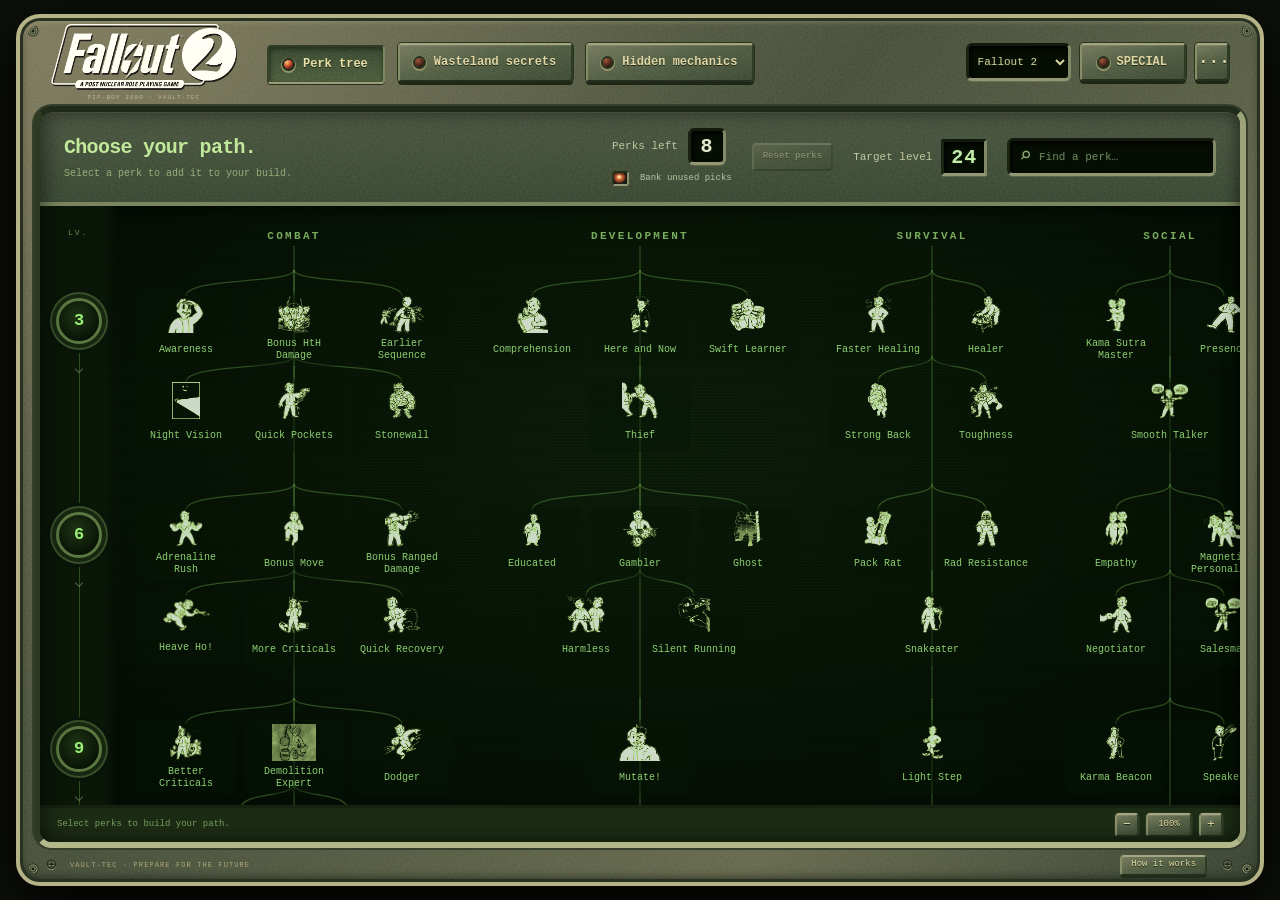
==== commit 26498f1f: "Enable perk accumulation by default in both games" ====
--- a/index.html
+++ b/index.html
@@ -26,7 +26,7 @@
       <div id="build-view" class="tab-view">
         <section class="tree-toolbar" aria-label="Tree settings">
           <div class="tree-intro"><h1>Choose your path.</h1><p>Select a perk to add it to your build.</p></div>
-          <div class="tree-options"><div class="perk-budget" id="perk-budget" role="status">Perks left <strong id="perk-available">8</strong></div><button id="reset-perks" class="metal-button reset-button" title="Clear all selected perks and ranks">Reset perks</button><label class="target-control">Target level <input id="target-level" type="number" min="2" max="99" value="24" aria-label="Target level"></label><label class="search-field"><span aria-hidden="true">⌕</span><input id="perk-search" type="search" placeholder="Find a perk…" aria-label="Find a perk in the tree"></label></div>
+          <div class="tree-options"><div class="perk-budget-group"><div class="perk-budget" id="perk-budget" role="status">Perks left <strong id="perk-available">8</strong></div><label class="perk-banking-toggle" title="Keep skipped perk picks and spend them at later levels. Turn off for the original one-pick saving rule."><input id="bank-unused-picks" type="checkbox" checked>Bank unused picks</label></div><button id="reset-perks" class="metal-button reset-button" title="Clear all selected perks and ranks">Reset perks</button><label class="target-control">Target level <input id="target-level" type="number" min="2" max="99" value="24" aria-label="Target level"></label><label class="search-field"><span aria-hidden="true">⌕</span><input id="perk-search" type="search" placeholder="Find a perk…" aria-label="Find a perk in the tree"></label></div>
         </section>
         <section class="tree-shell" aria-label="Perk tree">
           <div id="map-scroll" class="map-scroll" tabindex="0" aria-label="Vertical perk tree. Levels on the left, development branches on the right."><div id="level-map" class="level-map"></div></div>
@@ -49,21 +49,21 @@
     <div class="section-title"><h3>SKILLS</h3><div class="section-actions"><span id="tag-count">0 / 3 tagged</span><button id="reset-skills" class="metal-button reset-button" title="Clear optional skill goals; keep tag skills and perk training">Reset skills</button></div></div>
     <section class="screen skills-screen"><div class="skill-point-budget" role="status" title="Planning budget: total earned by your target minus planned skill training. The separate unspent bank is what you carry at the target level; leveling caps it at 99. Assigning earlier training can use points otherwise lost to that cap."><div class="skill-point-heading"><span>Skill points left</span><small id="skill-points-level">At target level</small></div><strong id="skill-points-remaining">000</strong><div class="skill-point-breakdown"><span>Earned <b id="skill-points-earned">0</b></span><span>Spent <b id="skill-points-spent">0</b></span><span>Unspent bank <b id="skill-points-available">0</b></span><span id="skill-points-loss" hidden>Lost to cap <b id="skill-points-lost">0</b></span></div></div><div class="skills-panel-legend"><span>Tag up to 3 skills</span><span>At target → Goal</span></div><div id="skills-grid" class="skills-grid"></div><p class="section-note">Perk requirements get skill points first. Optional goals use the remaining budget.</p><details class="training-details"><summary>Training plan by level</summary><div id="training-plan"></div></details></section>
     <details class="side-details" id="operations-section"><summary><span>Operations and upgrades</span><span class="section-actions"><button id="reset-upgrades" class="metal-button reset-button" title="Clear all scheduled operations and upgrades">Reset upgrades</button></span></summary><p class="small-note">Set the first level at which an upgrade applies, before receiving skill points and choosing a perk.</p><div id="operation-controls" class="operation-controls"></div></details>
-    <section class="selected-perks-section" id="selected-perks-section" aria-labelledby="selected-perks-title"><div class="section-title"><h3 id="selected-perks-title">PLANNED PERKS</h3><div class="section-actions"><span id="selected-count">0</span><button id="reset-planned-perks" class="metal-button reset-button" title="Clear all selected perks and ranks">Reset perks</button></div></div><div id="planned-picks" class="planned-picks"></div></section>
+    <section class="selected-perks-section" id="selected-perks-section" aria-labelledby="selected-perks-title"><div class="section-title"><h3 id="selected-perks-title">PLANNED PERKS</h3><div class="section-actions"><span id="selected-count">0</span><button id="reset-planned-perks" class="metal-button reset-button" title="Clear all selected perks and ranks">Reset perks</button></div></div><div id="perk-saving-settings" class="perk-saving-settings"><label for="perk-saving-mode">Unused perk picks<select id="perk-saving-mode" aria-describedby="perk-saving-note"><option value="vanilla">Original game · one saved pick</option><option value="sfall" selected>Accumulate unused picks</option></select></label><p id="perk-saving-note"></p></div><div id="planned-picks" class="planned-picks"></div></section>
   </div></dialog>
 
   <dialog id="rules-dialog" class="drawer wide-drawer" aria-labelledby="rules-title"><div class="drawer-heading"><h2 id="rules-title">How it works</h2><button class="close-button" data-close aria-label="Close field manual" autofocus>×</button></div><div class="drawer-body rules-view">
     <p class="tree-rule">Levels are on the left, available perks on the right. Lines group development branches; they do not represent required perk dependencies. Click a perk to select it, and click again to remove it. The “i” button opens the perk in SPECIAL. Click a planned perk to expand its missing requirements and preparation in place. Every rank and wanted perk reserves one pick. When no picks remain, remove a perk or raise your target level. Open SPECIAL to edit your character and planned picks.</p>
     <span id="manual-game" class="eyebrow">FIELD MANUAL / FALLOUT 2</span><h2>Knowing the rules is an advantage.</h2>
     <div class="rules-grid" id="fallout1-manual" hidden>
-      <article class="screen rule"><h3>01 / Fallout 1 levels and perks</h3><p>53 selectable perks, a maximum level of 21 and a pick every 3 levels, or every 4 with Skilled. Sniper and Slayer unlock at level 18. Action Boy, Bonus Move and Quick Pockets have three ranks.</p><p>Choose the time to spend each earned pick. Spend it before the next perk event; picks do not accumulate. Each game keeps its own saved build.</p></article>
+      <article class="screen rule"><h3>01 / Fallout 1 levels and perks</h3><p>53 selectable perks, a maximum level of 21 and a pick every 3 levels, or every 4 with Skilled. Sniper and Slayer unlock at level 18. Action Boy, Bonus Move and Quick Pockets have three ranks.</p><p>The planner banks every unused perk pick by default. Spend skipped picks at later eligible levels, including multiple ranks at one level. Turn off Bank unused picks beside Perks left to match the original game's one-pick saving rule. Each game keeps its own saved build.</p></article>
       <article class="screen rule"><h3>02 / Requirements and upgrades</h3><p>Active chems count toward requirements. Set Buffout, Mentats and Psycho separately for each perk.</p><p>Lorri can improve five SPECIAL stats at Lost Hills. Chuck's fortune can raise Luck; Patrick's song can raise Charisma. Schedule these in Operations and upgrades. Access, costs, dialogue checks and travel time are up to you to plan.</p></article>
       <article class="screen rule"><h3>03 / Fallout 1 skills</h3><p>Original Fallout skill formulas are used, including the rounded-down average of two associated attributes. Skills cap at 200%; each training purchase costs 1 point, and tag skills gain 2% per point. Tag! also grants its fourth skill an immediate +20%.</p><p>Skilled gives +10% to every skill and no extra income. Per-level income is 5 + 2 × permanent IN, −5 with Gifted, +2 per Educated rank. Educated also grants 2 points immediately when selected. The bank cap is 99 when leveling.</p></article>
       <article class="screen rule"><h3>04 / Traits and scope</h3><p>Night Person replaces Fallout 2's Sex Appeal. Select daytime or night at 18:00 for its Perception and Intelligence modifiers; this planning time applies throughout the build, including skill income. Mutate! uses an explicit trait replacement.</p><p>Master Thief, Medic, Mr. Fixit and Speaker use their original Fallout bonuses. Conditional bonuses from Ghost and Survivalist and Master Trader's hidden pricing bonus do not satisfy skill requirements. Books, NPC skill training, withdrawal, addiction and exploits are not modeled.</p></article>
       <article class="screen rule"><h3>05 / Sources</h3><p>Catalog and original artwork: Fallout Wiki. Numeric requirements, skill formulas, trait effects and level-up behavior were checked against fallout1-ce, which recreates the original engine.</p><ul id="source-links-fo1"></ul><p class="small-note">Data checked November 1, 2026. Fallout artwork belongs to its respective owners.</p></article>
     </div>
     <div class="rules-grid" id="fallout2-manual">
-      <article class="screen rule"><h3>01 / Levels and picks</h3><p>One perk pick every 3 levels; Skilled changes the interval to 4. A perk's minimum level stays the same. You can use a saved pick at an intermediate level, for example the level 18 pick at level 20.</p><p>In the original game, use a pick before the next one is earned. The sfall mode preserves picks and assumes that perk accumulation is enabled in your game setup.</p></article>
+      <article class="screen rule"><h3>01 / Levels and picks</h3><p>One perk pick every 3 levels; Skilled changes the interval to 4. A perk's minimum level stays the same. You can postpone a choice, for example using the level 18 pick at level 20.</p><p>The planner banks every unused perk pick by default, as modern <a href="https://github.com/sfall-team/sfall/blob/master/sfall/Modules/Perks.cpp" target="_blank" rel="noopener noreferrer">sfall</a> does. Spend skipped picks at later eligible levels, including multiple ranks at one level. Turn off Bank unused picks beside Perks left to match the original game's one-pick saving rule. The same setting is available under SPECIAL → Planned perks.</p></article>
       <article class="screen rule"><h3>02 / Chems</h3><p>SPECIAL and skill requirements use active chem effects. Set Buffout, Mentats and Psycho separately for each perk. A perk remains after the effect wears off.</p><p>The wiki confirms the chem rule; fallout2-ce checks current stats. Up to two doses of each chem and the SPECIAL cap of 10 are modeled. Withdrawal, addiction and save/load stacking are not modeled. Temporary Intelligence does not increase skill point income.</p></article>
       <article class="screen rule"><h3>03 / Skill points</h3><p>Per level: 5 + 2 × permanent IN, +5 for Skilled, −5 for Gifted, +2 per Educated rank. Educated and Gain Intelligence help from the next level. ACE upgrades apply from their specified level.</p><p>Three tag skills receive +20% and double training gains. Each training purchase costs 1 point through 100%, then 2 / 3 / 4 / 5 / 6 points above 100 / 125 / 150 / 175 / 200%. Tag! doubles invested gains in a fourth skill without another initial +20%.</p></article>
       <article class="screen rule"><h3>04 / Automatic training</h3><p>The planner trains skills ahead of upcoming perks, then works toward optional skill goals. The unspent bank is capped at 99 points. A perk whose requirements are not met grants no effects to later levels.</p><p>Calculations assume normal difficulty, training without temporary chems and a new character starting at level 1. Books, NPC training and event perk bonuses are not added automatically. The event archive is a checklist. A Zeta scan represents an explicitly selected successful outcome, not a guaranteed bonus.</p></article>
--- a/tree.css
+++ b/tree.css
@@ -35,6 +35,11 @@
 .tree-intro h1 { font: 500 22px/1.3 var(--sans); color: #d6dbbe; letter-spacing: -.4px; }
 .tree-intro p { color: #8d9d7d; font-size: 10px; margin-top: 4px; }
 .tree-options { display: flex; align-items: center; gap: 22px; }
+.perk-budget-group { display: grid; gap: 6px; flex-shrink: 0; }
+.perk-banking-toggle { display: flex; align-items: center; gap: 6px; white-space: nowrap; font-size: 9px; color: #b7c4a3; cursor: pointer; }
+.perk-banking-toggle input { margin: 0; width: 13px; height: 13px; accent-color: #a4c97c; cursor: pointer; }
+.perk-banking-toggle:hover { color: #d1f3ab; }
+.perk-banking-toggle:focus-within { color: #d1f3ab; }
 .perk-budget { display: flex; align-items: center; gap: 10px; white-space: nowrap; font-size: 11px; color: #b7c4a3; }
 .perk-budget strong { display: grid; place-items: center; min-width: 30px; height: 30px; padding: 0 5px; border: 1px solid #7f8a57; color: #e2ca82; font-size: 17px; font-weight: normal; background: #1a2415; }
 .perk-budget.budget-empty strong { color: #8f9c7e; border-color: #4b583c; }
@@ -74,6 +79,12 @@
 .lane-heading { position: absolute; top: 18px; height: 24px; padding: 0; background: transparent; border: 0; border-radius: 0; font-size: 9px; letter-spacing: 2.2px; color: #94a77c; }
 .lane-heading:hover, .lane-filtered { color: #d5c489; }
 .tree-node { position: absolute; width: 100px; height: 74px; }
+.tree-node.ranked-node { height: 98px; }
+.ranked-node .tree-perk { padding-bottom: 27px; }
+.ranked-node .tree-perk img { height: 34px; }
+.tree-rank-control { position: absolute; bottom: 5px; left: 6px; right: 6px; display: flex; align-items: center; justify-content: space-between; gap: 4px; }
+.tree-rank-control .metal-button { width: 22px; min-width: 22px; height: 20px; padding: 0; font-size: 12px; line-height: 1; border-radius: 4px; }
+.tree-rank-control output { flex: 1; min-width: 0; padding: 2px; text-align: center; font-size: 9px; line-height: 1.3; font-variant-numeric: tabular-nums; color: var(--amber); background: #060e04; border: 2px inset #66784b; border-radius: 4px; }
 .tree-perk { display: flex; flex-direction: column; align-items: center; justify-content: center; gap: 5px; width: 100%; height: 100%; background: #1c2718; border: 1px solid #3d50312b; border-radius: 4px; padding: 5px; position: relative; color: #b9cba2; }
 .tree-perk img { width: 47px; height: 37px; object-fit: contain; mix-blend-mode: screen; filter: sepia(1) saturate(.9) hue-rotate(25deg); opacity: .83; pointer-events: none; }
 .tree-perk>span { font-size: 10px; line-height: 1.2; min-height: 24px; display: grid; place-items: center; }
@@ -134,6 +145,10 @@
 .drawer .tag-controls { grid-template-columns: 1fr 1fr; font-size: 10px; gap: 7px; }
 .selected-perks-section { margin-top: 27px; border-top: 1px solid #62734d; padding-top: 3px; }
 .selected-perks-section .section-title { margin-top: 18px; margin-bottom: 15px; }
+.perk-saving-settings { margin-bottom: 17px; padding: 11px 13px; border: 2px inset #627749; border-radius: 9px; background: #0b1707; }
+.perk-saving-settings label { display: flex; flex-wrap: wrap; align-items: center; justify-content: space-between; gap: 9px 15px; font-size: 11px; color: #c4d6a7; }
+.perk-saving-settings select { width: 285px; max-width: 100%; min-width: 0; padding: 6px; font-size: 10px; }
+.perk-saving-settings p { margin: 9px 0 0; color: #94ae7b; font-size: 10px; line-height: 1.8; }
 .header-actions .has-selection { border-color: #a28e52; color: #e0c98e; }
 .drawer .operation-option { padding: 10px 0; font-size: 11px; }
 .drawer .operation-option small { font-size: 10px; }
--- a/pipboy.css
+++ b/pipboy.css
@@ -37,6 +37,7 @@
 .selected-node .tree-perk img { filter: sepia(1) saturate(.9) hue-rotate(10deg); opacity: 1; }
 .node-details, .trait-info { background: #172d10; border-color: #66964a; color: #b0df91; }
 .node-badge { color: #e6ce81; }
+.tree-rank-control output { border: 2px solid; border-color: var(--well-edge); background: linear-gradient(90deg, #090f06, #202b18 46%, #090f06); color: #e1d5a1; box-shadow: inset 1px 1px 3px #000b; }
 .tree-bottom { background: #101f0c; border-color: #39572b; color: #789d5f; }
 .zoom-controls button { color: #b1cf91; background: #253e19; border-color: #5f7742; border-radius: 4px; }
 .bottom-rim { color: #aca77b; }
@@ -262,6 +263,7 @@
 .plan-level-settings .inline-label input { width: 51px; padding: 3px 7px; }
 .plan-level-settings .small-note { margin: 0; }
 .perk-rank-control { background: #081405; border: 3px solid; border-color: var(--well-edge); box-shadow: inset 1px 2px 4px #0007; }
+.perk-saving-settings { border: 3px solid; border-color: var(--well-edge); box-shadow: inset 1px 2px 4px #0007; }
 .perk-rank-value { border: 3px solid; border-color: var(--well-edge); background: linear-gradient(90deg, #090f06, #202b18 46%, #090f06); color: #e1d5a1; box-shadow: inset 1px 2px 4px #000b; }
 .plan-configs { display: grid; grid-template-columns: repeat(auto-fit, minmax(160px, 1fr)); gap: 12px; margin-bottom: 18px; }
 .plan-ready { color: #c5eaa0; font-size: 11px; padding: 8px 0; }
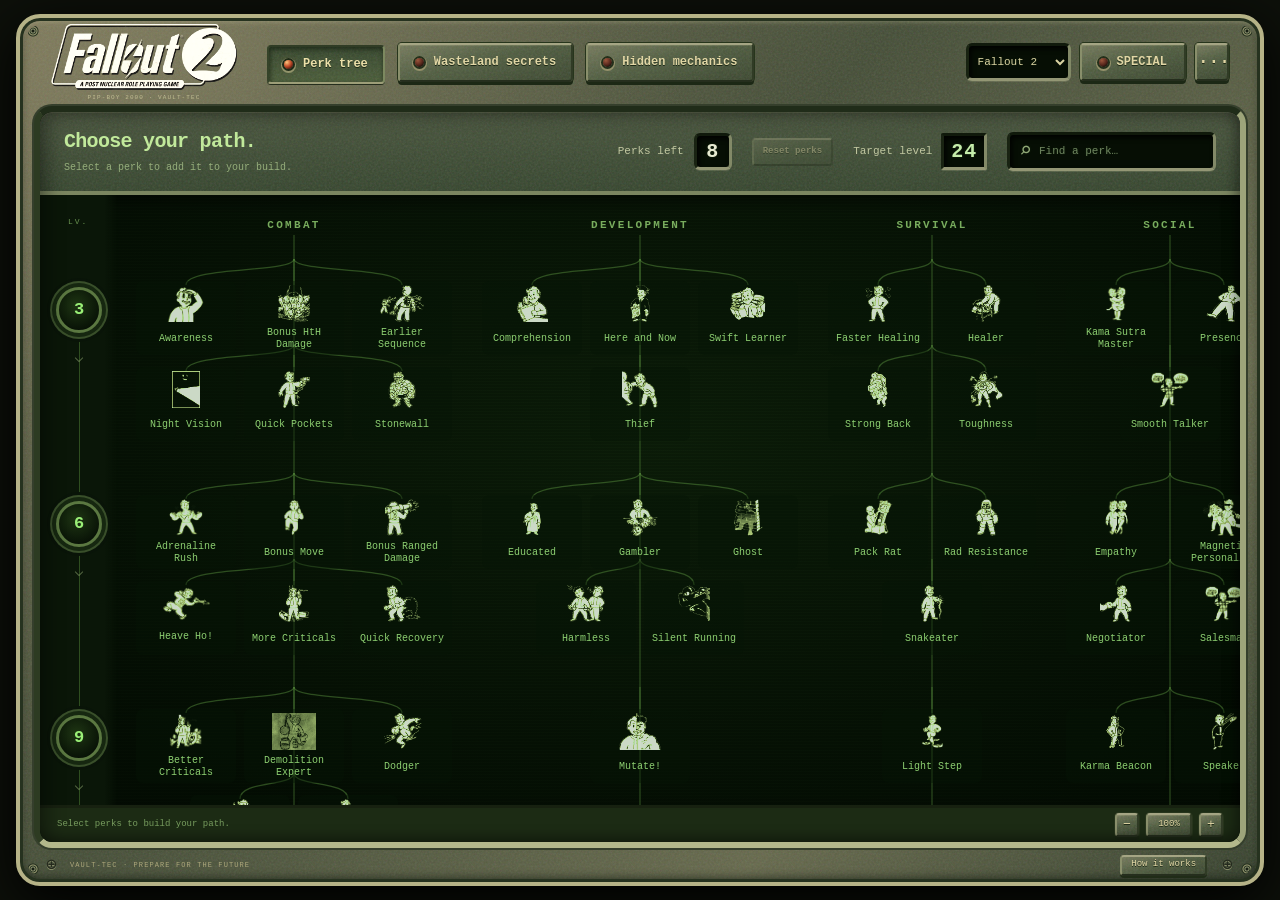
==== commit d534cd1f: "Keep perk accumulation always on and refresh cached assets" ====
--- a/index.html
+++ b/index.html
@@ -6,14 +6,14 @@
   <meta name="theme-color" content="#20271f">
   <meta name="description" content="An offline Fallout 1 and Fallout 2 perk tree and character build planner.">
   <title>Fallout 2 · Perk Planner</title>
-  <link rel="stylesheet" href="styles.css">
-  <link rel="stylesheet" href="tree.css">
-  <link rel="stylesheet" href="pipboy.css">
-  <script defer src="data.js"></script>
-  <script defer src="fallout1-data.js"></script>
-  <script defer src="mechanics.js"></script>
-  <script defer src="engine.js"></script>
-  <script defer src="app.js"></script>
+  <link rel="stylesheet" href="styles.css?v=9b3b60811dff">
+  <link rel="stylesheet" href="tree.css?v=6f67f9fd2664">
+  <link rel="stylesheet" href="pipboy.css?v=9ef65644df32">
+  <script defer src="data.js?v=2eb8fb85fd30"></script>
+  <script defer src="fallout1-data.js?v=6dfb312506f7"></script>
+  <script defer src="mechanics.js?v=7edeee1583d0"></script>
+  <script defer src="engine.js?v=21d0af8a2d10"></script>
+  <script defer src="app.js?v=19185a6eefec"></script>
 </head>
 <body>
   <div class="chassis">
@@ -26,7 +26,7 @@
       <div id="build-view" class="tab-view">
         <section class="tree-toolbar" aria-label="Tree settings">
           <div class="tree-intro"><h1>Choose your path.</h1><p>Select a perk to add it to your build.</p></div>
-          <div class="tree-options"><div class="perk-budget-group"><div class="perk-budget" id="perk-budget" role="status">Perks left <strong id="perk-available">8</strong></div><label class="perk-banking-toggle" title="Keep skipped perk picks and spend them at later levels. Turn off for the original one-pick saving rule."><input id="bank-unused-picks" type="checkbox" checked>Bank unused picks</label></div><button id="reset-perks" class="metal-button reset-button" title="Clear all selected perks and ranks">Reset perks</button><label class="target-control">Target level <input id="target-level" type="number" min="2" max="99" value="24" aria-label="Target level"></label><label class="search-field"><span aria-hidden="true">⌕</span><input id="perk-search" type="search" placeholder="Find a perk…" aria-label="Find a perk in the tree"></label></div>
+          <div class="tree-options"><div class="perk-budget" id="perk-budget" role="status">Perks left <strong id="perk-available">8</strong></div><button id="reset-perks" class="metal-button reset-button" title="Clear all selected perks and ranks">Reset perks</button><label class="target-control">Target level <input id="target-level" type="number" min="2" max="99" value="24" aria-label="Target level"></label><label class="search-field"><span aria-hidden="true">⌕</span><input id="perk-search" type="search" placeholder="Find a perk…" aria-label="Find a perk in the tree"></label></div>
         </section>
         <section class="tree-shell" aria-label="Perk tree">
           <div id="map-scroll" class="map-scroll" tabindex="0" aria-label="Vertical perk tree. Levels on the left, development branches on the right."><div id="level-map" class="level-map"></div></div>
@@ -49,21 +49,21 @@
     <div class="section-title"><h3>SKILLS</h3><div class="section-actions"><span id="tag-count">0 / 3 tagged</span><button id="reset-skills" class="metal-button reset-button" title="Clear optional skill goals; keep tag skills and perk training">Reset skills</button></div></div>
     <section class="screen skills-screen"><div class="skill-point-budget" role="status" title="Planning budget: total earned by your target minus planned skill training. The separate unspent bank is what you carry at the target level; leveling caps it at 99. Assigning earlier training can use points otherwise lost to that cap."><div class="skill-point-heading"><span>Skill points left</span><small id="skill-points-level">At target level</small></div><strong id="skill-points-remaining">000</strong><div class="skill-point-breakdown"><span>Earned <b id="skill-points-earned">0</b></span><span>Spent <b id="skill-points-spent">0</b></span><span>Unspent bank <b id="skill-points-available">0</b></span><span id="skill-points-loss" hidden>Lost to cap <b id="skill-points-lost">0</b></span></div></div><div class="skills-panel-legend"><span>Tag up to 3 skills</span><span>At target → Goal</span></div><div id="skills-grid" class="skills-grid"></div><p class="section-note">Perk requirements get skill points first. Optional goals use the remaining budget.</p><details class="training-details"><summary>Training plan by level</summary><div id="training-plan"></div></details></section>
     <details class="side-details" id="operations-section"><summary><span>Operations and upgrades</span><span class="section-actions"><button id="reset-upgrades" class="metal-button reset-button" title="Clear all scheduled operations and upgrades">Reset upgrades</button></span></summary><p class="small-note">Set the first level at which an upgrade applies, before receiving skill points and choosing a perk.</p><div id="operation-controls" class="operation-controls"></div></details>
-    <section class="selected-perks-section" id="selected-perks-section" aria-labelledby="selected-perks-title"><div class="section-title"><h3 id="selected-perks-title">PLANNED PERKS</h3><div class="section-actions"><span id="selected-count">0</span><button id="reset-planned-perks" class="metal-button reset-button" title="Clear all selected perks and ranks">Reset perks</button></div></div><div id="perk-saving-settings" class="perk-saving-settings"><label for="perk-saving-mode">Unused perk picks<select id="perk-saving-mode" aria-describedby="perk-saving-note"><option value="vanilla">Original game · one saved pick</option><option value="sfall" selected>Accumulate unused picks</option></select></label><p id="perk-saving-note"></p></div><div id="planned-picks" class="planned-picks"></div></section>
+    <section class="selected-perks-section" id="selected-perks-section" aria-labelledby="selected-perks-title"><div class="section-title"><h3 id="selected-perks-title">PLANNED PERKS</h3><div class="section-actions"><span id="selected-count">0</span><button id="reset-planned-perks" class="metal-button reset-button" title="Clear all selected perks and ranks">Reset perks</button></div></div><div id="planned-picks" class="planned-picks"></div></section>
   </div></dialog>
 
   <dialog id="rules-dialog" class="drawer wide-drawer" aria-labelledby="rules-title"><div class="drawer-heading"><h2 id="rules-title">How it works</h2><button class="close-button" data-close aria-label="Close field manual" autofocus>×</button></div><div class="drawer-body rules-view">
     <p class="tree-rule">Levels are on the left, available perks on the right. Lines group development branches; they do not represent required perk dependencies. Click a perk to select it, and click again to remove it. The “i” button opens the perk in SPECIAL. Click a planned perk to expand its missing requirements and preparation in place. Every rank and wanted perk reserves one pick. When no picks remain, remove a perk or raise your target level. Open SPECIAL to edit your character and planned picks.</p>
     <span id="manual-game" class="eyebrow">FIELD MANUAL / FALLOUT 2</span><h2>Knowing the rules is an advantage.</h2>
     <div class="rules-grid" id="fallout1-manual" hidden>
-      <article class="screen rule"><h3>01 / Fallout 1 levels and perks</h3><p>53 selectable perks, a maximum level of 21 and a pick every 3 levels, or every 4 with Skilled. Sniper and Slayer unlock at level 18. Action Boy, Bonus Move and Quick Pockets have three ranks.</p><p>The planner banks every unused perk pick by default. Spend skipped picks at later eligible levels, including multiple ranks at one level. Turn off Bank unused picks beside Perks left to match the original game's one-pick saving rule. Each game keeps its own saved build.</p></article>
+      <article class="screen rule"><h3>01 / Fallout 1 levels and perks</h3><p>53 selectable perks, a maximum level of 21 and a pick every 3 levels, or every 4 with Skilled. Sniper and Slayer unlock at level 18. Action Boy, Bonus Move and Quick Pockets have three ranks.</p><p>The planner always banks every unused perk pick. Spend skipped picks at later eligible levels, including multiple ranks at one level. Each game keeps its own saved build.</p></article>
       <article class="screen rule"><h3>02 / Requirements and upgrades</h3><p>Active chems count toward requirements. Set Buffout, Mentats and Psycho separately for each perk.</p><p>Lorri can improve five SPECIAL stats at Lost Hills. Chuck's fortune can raise Luck; Patrick's song can raise Charisma. Schedule these in Operations and upgrades. Access, costs, dialogue checks and travel time are up to you to plan.</p></article>
       <article class="screen rule"><h3>03 / Fallout 1 skills</h3><p>Original Fallout skill formulas are used, including the rounded-down average of two associated attributes. Skills cap at 200%; each training purchase costs 1 point, and tag skills gain 2% per point. Tag! also grants its fourth skill an immediate +20%.</p><p>Skilled gives +10% to every skill and no extra income. Per-level income is 5 + 2 × permanent IN, −5 with Gifted, +2 per Educated rank. Educated also grants 2 points immediately when selected. The bank cap is 99 when leveling.</p></article>
       <article class="screen rule"><h3>04 / Traits and scope</h3><p>Night Person replaces Fallout 2's Sex Appeal. Select daytime or night at 18:00 for its Perception and Intelligence modifiers; this planning time applies throughout the build, including skill income. Mutate! uses an explicit trait replacement.</p><p>Master Thief, Medic, Mr. Fixit and Speaker use their original Fallout bonuses. Conditional bonuses from Ghost and Survivalist and Master Trader's hidden pricing bonus do not satisfy skill requirements. Books, NPC skill training, withdrawal, addiction and exploits are not modeled.</p></article>
       <article class="screen rule"><h3>05 / Sources</h3><p>Catalog and original artwork: Fallout Wiki. Numeric requirements, skill formulas, trait effects and level-up behavior were checked against fallout1-ce, which recreates the original engine.</p><ul id="source-links-fo1"></ul><p class="small-note">Data checked November 1, 2026. Fallout artwork belongs to its respective owners.</p></article>
     </div>
     <div class="rules-grid" id="fallout2-manual">
-      <article class="screen rule"><h3>01 / Levels and picks</h3><p>One perk pick every 3 levels; Skilled changes the interval to 4. A perk's minimum level stays the same. You can postpone a choice, for example using the level 18 pick at level 20.</p><p>The planner banks every unused perk pick by default, as modern <a href="https://github.com/sfall-team/sfall/blob/master/sfall/Modules/Perks.cpp" target="_blank" rel="noopener noreferrer">sfall</a> does. Spend skipped picks at later eligible levels, including multiple ranks at one level. Turn off Bank unused picks beside Perks left to match the original game's one-pick saving rule. The same setting is available under SPECIAL → Planned perks.</p></article>
+      <article class="screen rule"><h3>01 / Levels and picks</h3><p>One perk pick every 3 levels; Skilled changes the interval to 4. A perk's minimum level stays the same. You can postpone a choice, for example using the level 18 pick at level 20.</p><p>The planner always banks every unused perk pick, as modern <a href="https://github.com/sfall-team/sfall/blob/master/sfall/Modules/Perks.cpp" target="_blank" rel="noopener noreferrer">sfall</a> does. Spend skipped picks at later eligible levels, including multiple ranks at one level.</p></article>
       <article class="screen rule"><h3>02 / Chems</h3><p>SPECIAL and skill requirements use active chem effects. Set Buffout, Mentats and Psycho separately for each perk. A perk remains after the effect wears off.</p><p>The wiki confirms the chem rule; fallout2-ce checks current stats. Up to two doses of each chem and the SPECIAL cap of 10 are modeled. Withdrawal, addiction and save/load stacking are not modeled. Temporary Intelligence does not increase skill point income.</p></article>
       <article class="screen rule"><h3>03 / Skill points</h3><p>Per level: 5 + 2 × permanent IN, +5 for Skilled, −5 for Gifted, +2 per Educated rank. Educated and Gain Intelligence help from the next level. ACE upgrades apply from their specified level.</p><p>Three tag skills receive +20% and double training gains. Each training purchase costs 1 point through 100%, then 2 / 3 / 4 / 5 / 6 points above 100 / 125 / 150 / 175 / 200%. Tag! doubles invested gains in a fourth skill without another initial +20%.</p></article>
       <article class="screen rule"><h3>04 / Automatic training</h3><p>The planner trains skills ahead of upcoming perks, then works toward optional skill goals. The unspent bank is capped at 99 points. A perk whose requirements are not met grants no effects to later levels.</p><p>Calculations assume normal difficulty, training without temporary chems and a new character starting at level 1. Books, NPC training and event perk bonuses are not added automatically. The event archive is a checklist. A Zeta scan represents an explicitly selected successful outcome, not a guaranteed bonus.</p></article>
--- a/tree.css
+++ b/tree.css
@@ -35,11 +35,6 @@
 .tree-intro h1 { font: 500 22px/1.3 var(--sans); color: #d6dbbe; letter-spacing: -.4px; }
 .tree-intro p { color: #8d9d7d; font-size: 10px; margin-top: 4px; }
 .tree-options { display: flex; align-items: center; gap: 22px; }
-.perk-budget-group { display: grid; gap: 6px; flex-shrink: 0; }
-.perk-banking-toggle { display: flex; align-items: center; gap: 6px; white-space: nowrap; font-size: 9px; color: #b7c4a3; cursor: pointer; }
-.perk-banking-toggle input { margin: 0; width: 13px; height: 13px; accent-color: #a4c97c; cursor: pointer; }
-.perk-banking-toggle:hover { color: #d1f3ab; }
-.perk-banking-toggle:focus-within { color: #d1f3ab; }
 .perk-budget { display: flex; align-items: center; gap: 10px; white-space: nowrap; font-size: 11px; color: #b7c4a3; }
 .perk-budget strong { display: grid; place-items: center; min-width: 30px; height: 30px; padding: 0 5px; border: 1px solid #7f8a57; color: #e2ca82; font-size: 17px; font-weight: normal; background: #1a2415; }
 .perk-budget.budget-empty strong { color: #8f9c7e; border-color: #4b583c; }
@@ -145,10 +140,6 @@
 .drawer .tag-controls { grid-template-columns: 1fr 1fr; font-size: 10px; gap: 7px; }
 .selected-perks-section { margin-top: 27px; border-top: 1px solid #62734d; padding-top: 3px; }
 .selected-perks-section .section-title { margin-top: 18px; margin-bottom: 15px; }
-.perk-saving-settings { margin-bottom: 17px; padding: 11px 13px; border: 2px inset #627749; border-radius: 9px; background: #0b1707; }
-.perk-saving-settings label { display: flex; flex-wrap: wrap; align-items: center; justify-content: space-between; gap: 9px 15px; font-size: 11px; color: #c4d6a7; }
-.perk-saving-settings select { width: 285px; max-width: 100%; min-width: 0; padding: 6px; font-size: 10px; }
-.perk-saving-settings p { margin: 9px 0 0; color: #94ae7b; font-size: 10px; line-height: 1.8; }
 .header-actions .has-selection { border-color: #a28e52; color: #e0c98e; }
 .drawer .operation-option { padding: 10px 0; font-size: 11px; }
 .drawer .operation-option small { font-size: 10px; }
--- a/pipboy.css
+++ b/pipboy.css
@@ -263,7 +263,6 @@
 .plan-level-settings .inline-label input { width: 51px; padding: 3px 7px; }
 .plan-level-settings .small-note { margin: 0; }
 .perk-rank-control { background: #081405; border: 3px solid; border-color: var(--well-edge); box-shadow: inset 1px 2px 4px #0007; }
-.perk-saving-settings { border: 3px solid; border-color: var(--well-edge); box-shadow: inset 1px 2px 4px #0007; }
 .perk-rank-value { border: 3px solid; border-color: var(--well-edge); background: linear-gradient(90deg, #090f06, #202b18 46%, #090f06); color: #e1d5a1; box-shadow: inset 1px 2px 4px #000b; }
 .plan-configs { display: grid; grid-template-columns: repeat(auto-fit, minmax(160px, 1fr)); gap: 12px; margin-bottom: 18px; }
 .plan-ready { color: #c5eaa0; font-size: 11px; padding: 8px 0; }
